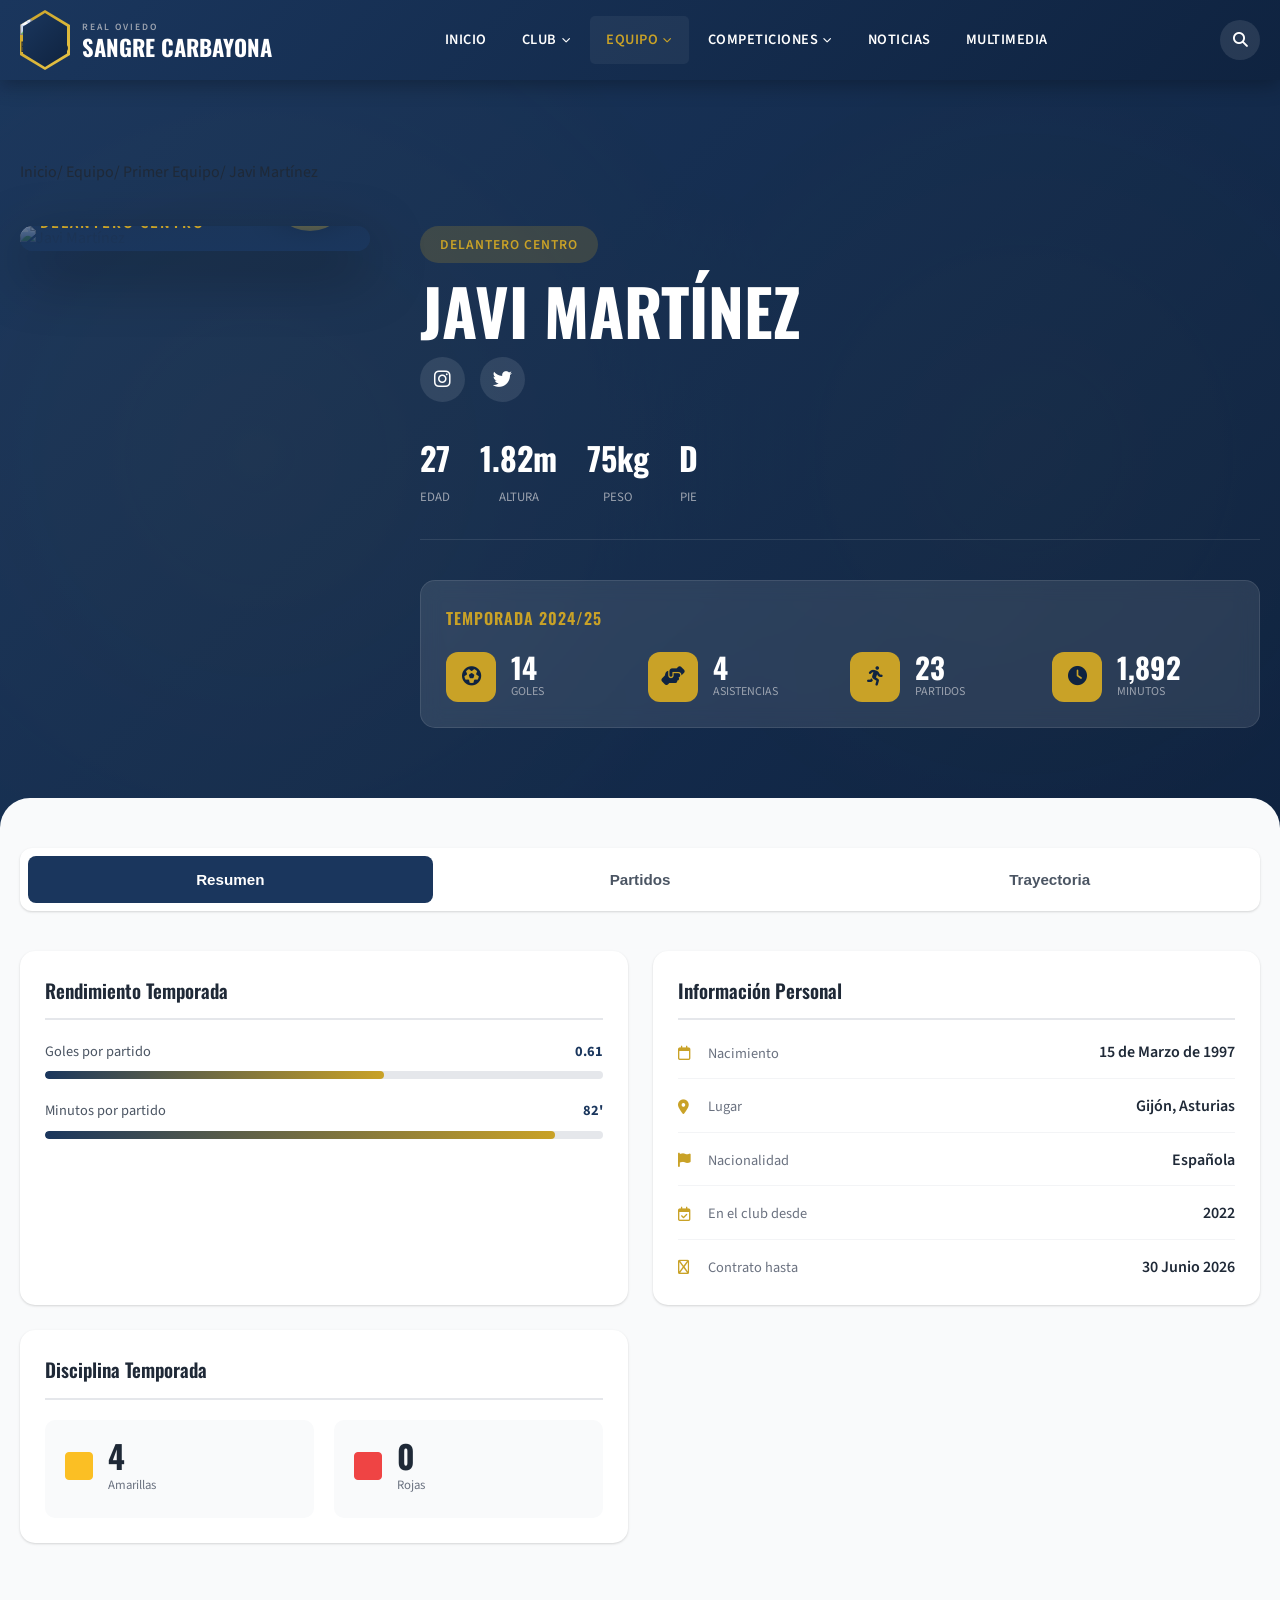
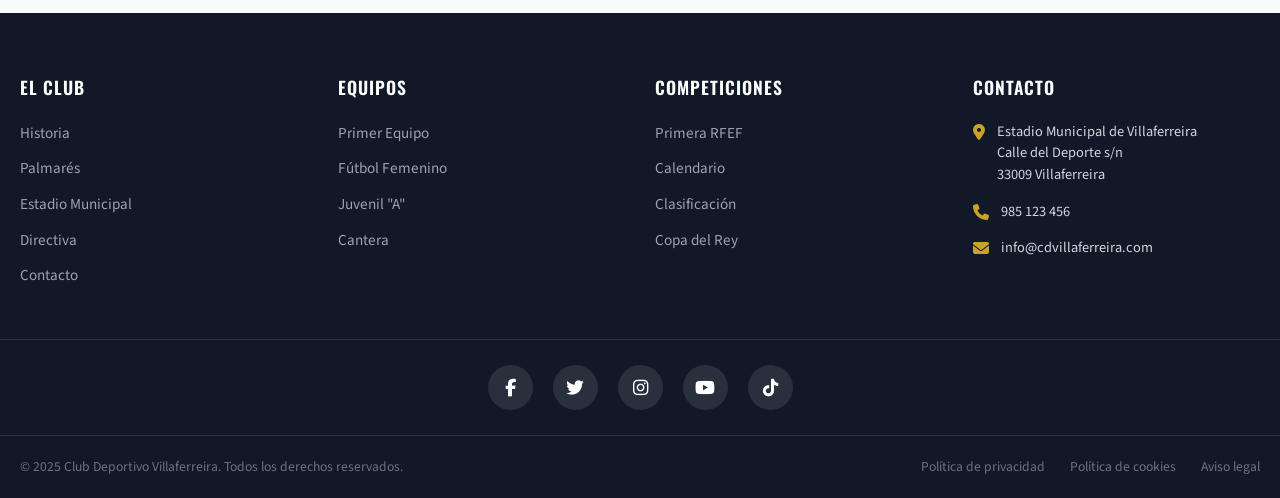
==== ficha-jugador.html @ da8bb386 "Update ficha-jugador.html" ====
<!DOCTYPE html>
<html lang="es">
<head>
    <meta charset="UTF-8">
    <meta name="viewport" content="width=device-width, initial-scale=1.0">
    <title>Ficha Jugador | CD Villaferreira</title>
    <link rel="stylesheet" href="css/styles.css?nocache=20251231v4">
    <link rel="stylesheet" href="css/ficha-jugador-styles.css?nocache=20251231v3">
    <link rel="preconnect" href="https://fonts.googleapis.com">
    <link rel="preconnect" href="https://fonts.gstatic.com" crossorigin>
    <link href="https://fonts.googleapis.com/css2?family=Oswald:wght@400;500;600;700&family=Source+Sans+3:wght@300;400;600;700&display=swap" rel="stylesheet">
    <link rel="stylesheet" href="https://cdnjs.cloudflare.com/ajax/libs/font-awesome/6.4.0/css/all.min.css">
</head>
<body>
    <!-- Header Principal -->
    <header class="main-header">
        <div class="container">
            <div class="header-content">
                <a href="index.html" class="logo">
    <div class="logo-shield">
        <img src="https://picsum.photos/seed/real-oviedo-escudo/60/70" alt="Escudo" class="logo-img">
    </div>
    <div class="logo-name">
        <span class="club-name">REAL OVIEDO</span>
        <span class="team-name">Sangre Carbayona</span>
    </div>
</a>

                <nav class="main-nav" id="mainNav">
                    <div class="mobile-nav-header">
                        <span class="mobile-nav-title">Menú</span>
                        <button class="close-mobile-nav" id="closeMobileNav"><i class="fas fa-times"></i></button>
                    </div>
                    
                    <ul class="nav-list">
                        <li class="nav-item"><a href="index.html">Inicio</a></li>
                        <li class="nav-item has-submenu">
                            <a href="#">Club <i class="fas fa-chevron-down"></i></a>
                            <ul class="submenu">
                                <li><a href="#">Historia</a></li>
                                <li><a href="#">Palmarés</a></li>
                                <li><a href="#">Estadio Municipal</a></li>
                                <li><a href="#">Directiva</a></li>
                            </ul>
                        </li>
                        <li class="nav-item has-submenu active">
                            <a href="#">Equipo <i class="fas fa-chevron-down"></i></a>
                            <ul class="submenu">
                                <li><a href="primer-equipo.html" class="current">Primer Equipo</a></li>
                                <li><a href="#">Cuerpo Técnico</a></li>
                                <li><a href="#">Cantera</a></li>
                                <li><a href="#">Fútbol Femenino</a></li>
                            </ul>
                        </li>
                        <li class="nav-item has-submenu">
                            <a href="#">Competiciones <i class="fas fa-chevron-down"></i></a>
                            <ul class="submenu">
                                <li><a href="#">Primera RFEF</a></li>
                                <li><a href="#">Calendario</a></li>
                                <li><a href="#">Clasificación</a></li>
                            </ul>
                        </li>
                        <li class="nav-item"><a href="#">Noticias</a></li>
                        <li class="nav-item"><a href="#">Multimedia</a></li>
                    </ul>

                    <div class="mobile-nav-footer">
                        <div class="mobile-social-links">
                            <a href="#"><i class="fab fa-facebook-f"></i></a>
                            <a href="#"><i class="fab fa-twitter"></i></a>
                            <a href="#"><i class="fab fa-instagram"></i></a>
                            <a href="#"><i class="fab fa-youtube"></i></a>
                        </div>
                    </div>
                </nav>

                <div class="header-actions">
                    <button class="search-btn" id="searchBtn" aria-label="Buscar"><i class="fas fa-search"></i></button>
                    <button class="mobile-menu-btn" id="mobileMenuBtn" aria-label="Abrir menú">
                        <span></span><span></span><span></span>
                    </button>
                </div>
            </div>
        </div>
    </header>

    <!-- Search Overlay -->
    <div class="search-overlay" id="searchOverlay">
        <div class="search-container">
            <form class="search-form">
                <input type="text" placeholder="Buscar en la web...">
                <button type="submit"><i class="fas fa-search"></i></button>
            </form>
            <button class="close-search" id="closeSearch"><i class="fas fa-times"></i></button>
        </div>
    </div>

    <!-- Player Hero -->
    <section class="player-hero">
        <div class="player-hero-bg"><div class="bg-pattern"></div></div>
        <div class="container">
            <div class="breadcrumb">
                <a href="index.html">Inicio</a><span>/</span>
                <a href="#">Equipo</a><span>/</span>
                <a href="primer-equipo.html">Primer Equipo</a><span>/</span>
                <span class="current"></span>
            </div>
            
            <div class="player-hero-content" id="fichaJugadorContent">
                <!-- Contenido dinámico -->
            </div>
        </div>
    </section>

    <!-- Player Stats Tabs -->
    <section class="player-stats-section">
        <div class="container">
            <div class="stats-tabs">
                <button class="stats-tab active" data-tab="Overview">Resumen</button>
                <button class="stats-tab" data-tab="Matches">Partidos</button>
                <button class="stats-tab" data-tab="Career">Trayectoria</button>
            </div>

            <!-- Tabs Content -->
            <div class="tab-content active" id="tabOverview">
                <!-- Contenido dinámico -->
            </div>

            <div class="tab-content" id="tabMatches">
                <!-- Contenido dinámico -->
            </div>

            <div class="tab-content" id="tabCareer">
                <!-- Contenido dinámico -->
            </div>
        </div>
    </section>

    <!-- Footer -->
    <footer class="main-footer">
        <div class="footer-top">
            <div class="container">
                <div class="footer-grid">
                    <div class="footer-column">
                        <h4>El Club</h4>
                        <ul>
                            <li><a href="#">Historia</a></li>
                            <li><a href="#">Palmarés</a></li>
                            <li><a href="#">Estadio Municipal</a></li>
                            <li><a href="#">Directiva</a></li>
                            <li><a href="#">Contacto</a></li>
                        </ul>
                    </div>
                    <div class="footer-column">
                        <h4>Equipos</h4>
                        <ul>
                            <li><a href="primer-equipo.html">Primer Equipo</a></li>
                            <li><a href="#">Fútbol Femenino</a></li>
                            <li><a href="#">Juvenil "A"</a></li>
                            <li><a href="#">Cantera</a></li>
                        </ul>
                    </div>
                    <div class="footer-column">
                        <h4>Competiciones</h4>
                        <ul>
                            <li><a href="#">Primera RFEF</a></li>
                            <li><a href="#">Calendario</a></li>
                            <li><a href="#">Clasificación</a></li>
                            <li><a href="#">Copa del Rey</a></li>
                        </ul>
                    </div>
                    <div class="footer-column contact">
                        <h4>Contacto</h4>
                        <ul class="contact-info">
                            <li><i class="fas fa-map-marker-alt"></i><span>Estadio Municipal de Villaferreira<br>Calle del Deporte s/n<br>33009 Villaferreira</span></li>
                            <li><i class="fas fa-phone"></i><span>985 123 456</span></li>
                            <li><i class="fas fa-envelope"></i><span>info@cdvillaferreira.com</span></li>
                        </ul>
                    </div>
                </div>
            </div>
        </div>
        <div class="footer-middle">
            <div class="container">
                <div class="footer-social">
                    <a href="#" class="social-link"><i class="fab fa-facebook-f"></i></a>
                    <a href="#" class="social-link"><i class="fab fa-twitter"></i></a>
                    <a href="#" class="social-link"><i class="fab fa-instagram"></i></a>
                    <a href="#" class="social-link"><i class="fab fa-youtube"></i></a>
                    <a href="#" class="social-link"><i class="fab fa-tiktok"></i></a>
                </div>
            </div>
        </div>
        <div class="footer-bottom">
            <div class="container">
                <div class="footer-bottom-content">
                    <div class="copyright"><p>&copy; 2025 Club Deportivo Villaferreira. Todos los derechos reservados.</p></div>
                    <div class="footer-links">
                        <a href="#">Política de privacidad</a>
                        <a href="#">Política de cookies</a>
                        <a href="#">Aviso legal</a>
                    </div>
                </div>
            </div>
        </div>
    </footer>

    <script src="js/data.js?nocache=20251231v5"></script>
    <script src="js/app.js?nocache=20251231v5"></script>
    <script src="js/script.js?nocache=20251231v5"></script>
</body>
</html>
---- css/styles.css ----
/* ===================================
   CD VILLAFERREIRA - ESTILOS
   =================================== */

:root {
    --primary-color: #1a365d;
    --primary-dark: #0f2340;
    --secondary-color: #c9a227;
    --secondary-light: #e8c547;
    --accent-color: #e53e3e;
    --white: #ffffff;
    --gray-50: #f9fafb;
    --gray-100: #f3f4f6;
    --gray-200: #e5e7eb;
    --gray-300: #d1d5db;
    --gray-400: #9ca3af;
    --gray-500: #6b7280;
    --gray-600: #4b5563;
    --gray-700: #374151;
    --gray-800: #1f2937;
    --gray-900: #111827;
    --success: #10b981;
    --warning: #f59e0b;
    --danger: #ef4444;
    
    --font-heading: 'Oswald', sans-serif;
    --font-body: 'Source Sans 3', sans-serif;
    
    --shadow: 0 1px 3px 0 rgba(0, 0, 0, 0.1), 0 1px 2px 0 rgba(0, 0, 0, 0.06);
    --shadow-md: 0 4px 6px -1px rgba(0, 0, 0, 0.1), 0 2px 4px -1px rgba(0, 0, 0, 0.06);
    --shadow-lg: 0 10px 15px -3px rgba(0, 0, 0, 0.1), 0 4px 6px -2px rgba(0, 0, 0, 0.05);
    --shadow-xl: 0 20px 25px -5px rgba(0, 0, 0, 0.1), 0 10px 10px -5px rgba(0, 0, 0, 0.04);
    
    --transition: all 0.3s ease;
    --transition-fast: all 0.15s ease;
}

*, *::before, *::after {
    box-sizing: border-box;
    margin: 0;
    padding: 0;
}

html { scroll-behavior: smooth; }

body {
    font-family: var(--font-body);
    font-size: 16px;
    line-height: 1.6;
    color: var(--gray-800);
    background-color: var(--white);
    overflow-x: hidden;
}

a {
    text-decoration: none;
    color: inherit;
    transition: var(--transition-fast);
}

ul { list-style: none; }

img {
    max-width: 100%;
    height: auto;
    display: block;
}

.container {
    width: 100%;
    max-width: 1280px;
    margin: 0 auto;
    padding: 0 20px;
}

/* ===================================
   HEADER
   =================================== */
.main-header {
    background: linear-gradient(135deg, var(--primary-color), var(--primary-dark));
    position: sticky;
    top: 0;
    z-index: 1000;
    box-shadow: 0 4px 20px rgba(0, 0, 0, 0.3);
}

.header-content {
    display: flex;
    justify-content: space-between;
    align-items: center;
    padding: 10px 0;
}

.logo {
    display: flex;
    align-items: center;
    gap: 12px;
}

.logo-shield {
    width: 50px;
    height: 60px;
    background: linear-gradient(135deg, var(--secondary-color), var(--secondary-light));
    display: flex;
    align-items: center;
    justify-content: center;
    clip-path: polygon(50% 0%, 100% 25%, 100% 75%, 50% 100%, 0% 75%, 0% 25%);
    position: relative;
}

.logo-shield::before {
    content: '';
    position: absolute;
    inset: 3px;
    background: linear-gradient(135deg, var(--primary-color), var(--primary-dark));
    clip-path: polygon(50% 0%, 100% 25%, 100% 75%, 50% 100%, 0% 75%, 0% 25%);
}

.logo-text {
    position: relative;
    z-index: 1;
    font-family: var(--font-heading);
    font-size: 1.1rem;
    font-weight: 700;
    color: var(--secondary-color);
}

.logo-name {
    display: flex;
    flex-direction: column;
}

.club-name {
    font-size: 0.6rem;
    font-weight: 600;
    text-transform: uppercase;
    letter-spacing: 2px;
    color: var(--gray-400);
}

.team-name {
    font-family: var(--font-heading);
    font-size: 1.4rem;
    font-weight: 700;
    color: var(--white);
    line-height: 1.1;
    text-transform: uppercase;
}

/* ===================================
   NAVEGACIÓN PC
   =================================== */
.main-nav {
    flex: 1;
    display: flex;
    align-items: center;
    justify-content: center;
    padding: 0 20px;
}

.nav-list {
    display: flex;
    gap: 3px;
}

.nav-item { position: relative; }

.nav-item > a {
    display: flex;
    align-items: center;
    gap: 5px;
    padding: 12px 16px;
    font-weight: 600;
    font-size: 0.9rem;
    color: var(--white);
    text-transform: uppercase;
    letter-spacing: 0.5px;
    transition: var(--transition-fast);
    border-radius: 5px;
}

.nav-item > a i {
    font-size: 0.55rem;
    transition: transform 0.2s ease;
}

.nav-item:hover > a,
.nav-item.active > a {
    color: var(--secondary-color);
    background: rgba(255, 255, 255, 0.05);
}

.nav-item:hover > a i { transform: rotate(180deg); }

/* Submenu */
.submenu {
    position: absolute;
    top: 100%;
    left: 0;
    min-width: 200px;
    background: var(--primary-dark);
    box-shadow: 0 10px 40px rgba(0, 0, 0, 0.4);
    border-radius: 0 0 8px 8px;
    opacity: 0;
    visibility: hidden;
    transform: translateY(-10px);
    transition: all 0.2s ease;
    z-index: 100;
    border: 1px solid rgba(255, 255, 255, 0.1);
    border-top: 3px solid var(--secondary-color);
}

.nav-item:hover .submenu {
    opacity: 1;
    visibility: visible;
    transform: translateY(0);
}

.submenu li a {
    display: block;
    padding: 12px 18px;
    font-size: 0.85rem;
    color: var(--gray-300);
    border-bottom: 1px solid rgba(255, 255, 255, 0.05);
    transition: var(--transition-fast);
}

.submenu li:last-child a { border-bottom: none; }

.submenu li a:hover {
    background: rgba(201, 162, 39, 0.1);
    color: var(--secondary-color);
    padding-left: 22px;
}

/* ===================================
   HEADER ACTIONS
   =================================== */
.header-actions {
    display: flex;
    align-items: center;
    gap: 10px;
}

.search-btn {
    background: rgba(255, 255, 255, 0.1);
    border: none;
    width: 40px;
    height: 40px;
    border-radius: 50%;
    display: flex;
    align-items: center;
    justify-content: center;
    font-size: 0.95rem;
    color: var(--white);
    cursor: pointer;
    transition: var(--transition-fast);
}

.search-btn:hover {
    background: var(--secondary-color);
    color: var(--primary-dark);
}

/* Mobile Menu Button - OCULTO EN PC */
.mobile-menu-btn {
    display: none;
    flex-direction: column;
    justify-content: center;
    align-items: center;
    gap: 5px;
    width: 40px;
    height: 40px;
    background: rgba(255, 255, 255, 0.1);
    border: none;
    border-radius: 8px;
    cursor: pointer;
    padding: 8px;
}

.mobile-menu-btn span {
    width: 20px;
    height: 2px;
    background: var(--white);
    border-radius: 2px;
    transition: var(--transition);
}

/* ===================================
   SEARCH OVERLAY
   =================================== */
.search-overlay {
    position: fixed;
    inset: 0;
    background: rgba(15, 35, 64, 0.98);
    z-index: 2000;
    display: flex;
    align-items: center;
    justify-content: center;
    opacity: 0;
    visibility: hidden;
    transition: var(--transition);
}

.search-overlay.active {
    opacity: 1;
    visibility: visible;
}

.search-container {
    width: 100%;
    max-width: 600px;
    padding: 20px;
    position: relative;
}

.search-form {
    display: flex;
    gap: 10px;
}

.search-form input {
    flex: 1;
    padding: 18px 22px;
    font-size: 1.1rem;
    border: 2px solid rgba(255, 255, 255, 0.2);
    border-radius: 8px;
    background: rgba(255, 255, 255, 0.1);
    color: var(--white);
}

.search-form input::placeholder { color: var(--gray-400); }

.search-form input:focus {
    outline: none;
    border-color: var(--secondary-color);
}

.search-form button {
    padding: 18px 25px;
    background: var(--secondary-color);
    border: none;
    border-radius: 8px;
    font-size: 1.1rem;
    color: var(--primary-dark);
    cursor: pointer;
    transition: var(--transition-fast);
}

.search-form button:hover { background: var(--secondary-light); }

.close-search {
    position: absolute;
    top: -55px;
    right: 0;
    background: none;
    border: none;
    font-size: 1.8rem;
    color: var(--white);
    cursor: pointer;
    transition: var(--transition);
}

.close-search:hover {
    color: var(--secondary-color);
    transform: rotate(90deg);
}

/* ===================================
   MOBILE NAV
   =================================== */
.mobile-nav-header { display: none; }
.mobile-nav-footer { display: none; }

@media (max-width: 1024px) {
    .main-nav {
        position: fixed;
        top: 0;
        left: 0;
        right: 0;
        bottom: 0;
        background: linear-gradient(135deg, var(--primary-color), var(--primary-dark));
        z-index: 1500;
        padding: 20px;
        transform: translateX(-100%);
        transition: transform 0.3s ease;
        overflow-y: auto;
        display: flex;
        flex-direction: column;
        align-items: stretch;
    }
    
    .main-nav.active { transform: translateX(0); }
    
    .mobile-nav-header {
        display: flex;
        justify-content: space-between;
        align-items: center;
        padding: 10px 0 20px;
        border-bottom: 1px solid rgba(255, 255, 255, 0.1);
        margin-bottom: 15px;
    }
    
    .mobile-nav-title {
        font-family: var(--font-heading);
        font-size: 1.3rem;
        font-weight: 600;
        color: var(--white);
        text-transform: uppercase;
    }
    
    .close-mobile-nav {
        width: 40px;
        height: 40px;
        background: rgba(255, 255, 255, 0.1);
        border: none;
        border-radius: 50%;
        color: var(--white);
        font-size: 1.2rem;
        cursor: pointer;
        transition: var(--transition-fast);
    }
    
    .close-mobile-nav:hover {
        background: var(--secondary-color);
        color: var(--primary-dark);
    }
    
    .nav-list {
        flex-direction: column;
        gap: 0;
    }
    
    .nav-item > a {
        padding: 14px 0;
        border-bottom: 1px solid rgba(255, 255, 255, 0.1);
        justify-content: space-between;
        border-radius: 0;
        font-size: 0.95rem;
    }
    
    .nav-item:hover > a,
    .nav-item.active > a {
        background: transparent;
        color: var(--secondary-color);
    }
    
    .submenu {
        position: static;
        opacity: 1;
        visibility: visible;
        transform: none;
        background: transparent;
        box-shadow: none;
        padding-left: 15px;
        display: none;
        border: none;
    }
    
    .nav-item.open .submenu { display: block; }
    
    .submenu li a {
        color: var(--gray-300);
        border-bottom: none;
        padding: 12px 0;
        font-size: 0.9rem;
    }
    
    .submenu li a:hover {
        background: transparent;
        color: var(--secondary-color);
        padding-left: 0;
    }
    
    .mobile-nav-footer {
        display: block;
        padding: 20px 0;
        border-top: 1px solid rgba(255, 255, 255, 0.1);
        margin-top: auto;
    }
    
    .mobile-social-links {
        display: flex;
        justify-content: center;
        gap: 15px;
    }
    
    .mobile-social-links a {
        width: 42px;
        height: 42px;
        display: flex;
        align-items: center;
        justify-content: center;
        background: rgba(255, 255, 255, 0.1);
        border-radius: 50%;
        color: var(--white);
        font-size: 1rem;
        transition: var(--transition-fast);
    }
    
    .mobile-social-links a:hover {
        background: var(--secondary-color);
        color: var(--primary-dark);
    }
    
    .mobile-menu-btn { display: flex; }
    
    .logo-shield { width: 42px; height: 52px; }
    .logo-text { font-size: 0.95rem; }
    .team-name { font-size: 1.2rem; }
    .club-name { font-size: 0.55rem; }
}

.mobile-menu-btn.active span:nth-child(1) { transform: rotate(45deg) translate(5px, 5px); }
.mobile-menu-btn.active span:nth-child(2) { opacity: 0; }
.mobile-menu-btn.active span:nth-child(3) { transform: rotate(-45deg) translate(5px, -5px); }

/* ===================================
   HERO MATCH
   =================================== */
.hero-match {
    position: relative;
    background: var(--primary-dark);
    padding: 80px 0;
    overflow: hidden;
}

.hero-bg {
    position: absolute;
    inset: 0;
    opacity: 0.1;
}

.stadium-pattern {
    width: 100%;
    height: 100%;
    background-image: 
        linear-gradient(90deg, transparent 49%, rgba(255,255,255,0.1) 49%, rgba(255,255,255,0.1) 51%, transparent 51%),
        linear-gradient(0deg, transparent 49%, rgba(255,255,255,0.1) 49%, rgba(255,255,255,0.1) 51%, transparent 51%);
    background-size: 60px 60px;
}

.match-showcase {
    position: relative;
    z-index: 1;
    text-align: center;
    color: var(--white);
}

.match-competition { margin-bottom: 40px; }

.competition-badge {
    display: inline-block;
    background: var(--secondary-color);
    color: var(--primary-dark);
    padding: 8px 25px;
    border-radius: 20px;
    font-weight: 700;
    font-size: 0.85rem;
    text-transform: uppercase;
    letter-spacing: 1px;
    margin-bottom: 15px;
}

.match-date {
    display: flex;
    align-items: center;
    justify-content: center;
    gap: 20px;
    font-size: 1.1rem;
    color: var(--gray-300);
}

.match-date i {
    margin-right: 8px;
    color: var(--secondary-color);
}

.match-teams {
    display: flex;
    align-items: center;
    justify-content: center;
    gap: 40px;
    margin-bottom: 30px;
}

.team {
    display: flex;
    flex-direction: column;
    align-items: center;
    gap: 20px;
}

.team-logo-large {
    width: 140px;
    height: 160px;
    background: linear-gradient(135deg, var(--primary-color), var(--primary-dark));
    display: flex;
    align-items: center;
    justify-content: center;
    clip-path: polygon(50% 0%, 100% 25%, 100% 75%, 50% 100%, 0% 75%, 0% 25%);
    font-family: var(--font-heading);
    font-size: 2.5rem;
    font-weight: 700;
    color: var(--white);
}

.away-logo { background: linear-gradient(135deg, #2d5a3d, #1a3d28); }

.team-name-large {
    font-family: var(--font-heading);
    font-size: 1.8rem;
    font-weight: 600;
    text-transform: uppercase;
    letter-spacing: 1px;
}

.match-vs {
    font-family: var(--font-heading);
    font-size: 3rem;
    font-weight: 700;
    color: var(--secondary-color);
    text-shadow: 0 0 30px rgba(201, 162, 39, 0.5);
}

.match-info { margin-bottom: 35px; }

.match-info p {
    font-size: 1.1rem;
    color: var(--gray-300);
}

.match-info i {
    color: var(--secondary-color);
    margin-right: 10px;
}

.match-actions {
    display: flex;
    gap: 20px;
    justify-content: center;
    flex-wrap: wrap;
}

.btn-primary {
    display: inline-flex;
    align-items: center;
    gap: 10px;
    background: linear-gradient(135deg, var(--secondary-color), var(--secondary-light));
    color: var(--primary-dark);
    padding: 16px 35px;
    border-radius: 5px;
    font-weight: 700;
    font-size: 1rem;
    text-transform: uppercase;
    letter-spacing: 0.5px;
    transition: var(--transition);
}

.btn-primary:hover {
    transform: translateY(-3px);
    box-shadow: 0 8px 25px rgba(201, 162, 39, 0.5);
}

.btn-primary.large {
    padding: 20px 45px;
    font-size: 1.1rem;
}

.btn-secondary {
    display: inline-flex;
    align-items: center;
    gap: 10px;
    background: transparent;
    color: var(--white);
    padding: 16px 35px;
    border-radius: 5px;
    font-weight: 700;
    font-size: 1rem;
    text-transform: uppercase;
    letter-spacing: 0.5px;
    border: 2px solid var(--white);
    transition: var(--transition);
}

.btn-secondary:hover {
    background: var(--white);
    color: var(--primary-color);
}

/* ===================================
   SECCIONES GENERALES
   =================================== */
.news-section,
.standings-section,
.squad-section,
.sponsors-section {
    padding: 70px 0;
}

.section-header {
    display: flex;
    justify-content: space-between;
    align-items: center;
    margin-bottom: 35px;
}

.section-header.centered { justify-content: center; }

.section-title {
    font-family: var(--font-heading);
    font-size: 2rem;
    font-weight: 600;
    color: var(--primary-dark);
    text-transform: uppercase;
    position: relative;
    padding-left: 20px;
}

.section-title::before {
    content: '';
    position: absolute;
    left: 0;
    top: 50%;
    transform: translateY(-50%);
    width: 5px;
    height: 80%;
    background: var(--secondary-color);
}

.view-all {
    display: inline-flex;
    align-items: center;
    gap: 8px;
    font-weight: 600;
    color: var(--primary-color);
    transition: var(--transition-fast);
}

.view-all:hover {
    color: var(--secondary-color);
    gap: 12px;
}

/* ===================================
   NOTICIAS
   =================================== */
.news-section { background: var(--gray-50); }

.news-grid {
    display: grid;
    grid-template-columns: 1.5fr 1fr;
    gap: 25px;
}

.news-card {
    background: var(--white);
    border-radius: 8px;
    overflow: hidden;
    box-shadow: var(--shadow);
    transition: var(--transition);
}

.news-card:hover {
    transform: translateY(-5px);
    box-shadow: var(--shadow-xl);
}

.news-card .news-link { display: block; }

.news-image { position: relative; overflow: hidden; }

.news-card img {
    width: 100%;
    height: 220px;
    object-fit: cover;
    transition: var(--transition);
}

.news-card:hover img { transform: scale(1.05); }

.news-category {
    position: absolute;
    top: 15px;
    left: 15px;
    background: var(--primary-color);
    color: var(--white);
    padding: 5px 15px;
    border-radius: 3px;
    font-size: 0.75rem;
    font-weight: 600;
    text-transform: uppercase;
}

.news-content { padding: 20px; }

.news-card h3 {
    font-family: var(--font-heading);
    font-size: 1.2rem;
    font-weight: 600;
    color: var(--gray-800);
    margin-bottom: 10px;
    line-height: 1.3;
    transition: var(--transition-fast);
}

.news-card:hover h3 { color: var(--primary-color); }

.news-card p {
    color: var(--gray-500);
    font-size: 0.95rem;
    margin-bottom: 15px;
}

.news-date {
    font-size: 0.85rem;
    color: var(--gray-400);
}

.main-news { grid-row: span 2; }
.main-news .news-image img { height: 350px; }
.main-news h3 { font-size: 1.6rem; }

/* ===================================
   CLASIFICACIÓN
   =================================== */
.standings-section { background: var(--white); }

.standings-grid {
    display: grid;
    grid-template-columns: 1fr 1fr;
    gap: 40px;
}

.group-name {
    font-size: 0.85rem;
    font-weight: 600;
    color: var(--gray-500);
    text-transform: uppercase;
    letter-spacing: 1px;
}

.standings-table {
    width: 100%;
    border-collapse: collapse;
    margin-bottom: 20px;
}

.standings-table th,
.standings-table td {
    padding: 12px 10px;
    text-align: center;
    border-bottom: 1px solid var(--gray-200);
}

.standings-table th {
    background: var(--primary-color);
    color: var(--white);
    font-weight: 600;
    font-size: 0.8rem;
    text-transform: uppercase;
}

.standings-table th:first-child { border-radius: 5px 0 0 0; }
.standings-table th:last-child { border-radius: 0 5px 0 0; }
.standings-table td { font-size: 0.95rem; }
.standings-table tr:nth-child(even) { background: var(--gray-50); }
.standings-table tr.highlight { background: rgba(201, 162, 39, 0.1); }
.standings-table tr.highlight td { font-weight: 600; }

.standings-table .team-badge {
    display: inline-block;
    width: 28px;
    height: 28px;
    line-height: 28px;
    background: var(--primary-color);
    color: var(--white);
    border-radius: 4px;
    font-size: 0.7rem;
    font-weight: 700;
    margin-right: 8px;
}

.standings-table td:nth-child(2) {
    text-align: left;
    font-weight: 500;
}

/* Matches List */
.upcoming-matches {
    background: var(--gray-50);
    padding: 25px;
    border-radius: 8px;
}

.matches-list {
    display: flex;
    flex-direction: column;
    gap: 15px;
    margin-bottom: 20px;
}

.match-item {
    display: flex;
    align-items: center;
    gap: 20px;
    padding: 15px;
    background: var(--white);
    border-radius: 8px;
    border-left: 4px solid var(--gray-300);
    transition: var(--transition);
}

.match-item:hover { box-shadow: var(--shadow-md); }

.match-item.next {
    border-left-color: var(--secondary-color);
    background: linear-gradient(135deg, rgba(201, 162, 39, 0.05), var(--white));
}

.match-date-box {
    display: flex;
    flex-direction: column;
    align-items: center;
    padding: 10px 15px;
    background: var(--primary-color);
    border-radius: 5px;
    min-width: 60px;
}

.match-date-box .day {
    font-family: var(--font-heading);
    font-size: 1.5rem;
    font-weight: 700;
    color: var(--white);
    line-height: 1;
}

.match-date-box .month {
    font-size: 0.7rem;
    font-weight: 600;
    color: var(--secondary-color);
    text-transform: uppercase;
}

.match-detail { flex: 1; }

.match-detail .teams {
    font-weight: 600;
    color: var(--gray-800);
    margin-bottom: 5px;
}

.match-detail .vs {
    margin: 0 10px;
    color: var(--gray-400);
}

.match-detail .match-meta {
    display: flex;
    gap: 20px;
    font-size: 0.85rem;
    color: var(--gray-500);
}

.match-detail .match-meta i {
    margin-right: 5px;
    color: var(--secondary-color);
}

/* ===================================
   PLANTILLA HOME
   =================================== */
.squad-section { background: var(--gray-50); }

.position-tabs {
    display: flex;
    gap: 10px;
    margin-bottom: 30px;
    flex-wrap: wrap;
}

.tab-btn {
    padding: 10px 25px;
    background: var(--white);
    border: 2px solid var(--gray-200);
    border-radius: 25px;
    font-weight: 600;
    font-size: 0.9rem;
    color: var(--gray-600);
    cursor: pointer;
    transition: var(--transition);
}

.tab-btn:hover {
    border-color: var(--primary-color);
    color: var(--primary-color);
}

.tab-btn.active {
    background: var(--primary-color);
    border-color: var(--primary-color);
    color: var(--white);
}

.players-grid {
    display: grid;
    grid-template-columns: repeat(5, 1fr);
    gap: 20px;
}

.player-card {
    background: var(--white);
    border-radius: 8px;
    overflow: hidden;
    box-shadow: var(--shadow);
    transition: var(--transition);
}

.player-card:hover {
    transform: translateY(-8px);
    box-shadow: var(--shadow-xl);
}

.player-card .player-image {
    position: relative;
    overflow: hidden;
}

.player-card img {
    width: 100%;
    height: 220px;
    object-fit: cover;
    transition: var(--transition);
}

.player-card:hover img { transform: scale(1.05); }

.player-number {
    position: absolute;
    bottom: 15px;
    right: 15px;
    width: 45px;
    height: 45px;
    background: var(--secondary-color);
    color: var(--primary-dark);
    border-radius: 50%;
    display: flex;
    align-items: center;
    justify-content: center;
    font-family: var(--font-heading);
    font-size: 1.3rem;
    font-weight: 700;
    box-shadow: var(--shadow-md);
}

.player-info {
    padding: 15px;
    text-align: center;
}

.player-position {
    display: block;
    font-size: 0.75rem;
    font-weight: 600;
    color: var(--primary-color);
    text-transform: uppercase;
    letter-spacing: 1px;
    margin-bottom: 5px;
}

.player-name {
    font-family: var(--font-heading);
    font-size: 1rem;
    font-weight: 600;
    color: var(--gray-800);
}

.player-card.hidden { display: none; }

/* ===================================
   PATROCINADORES
   =================================== */
.sponsors-section {
    background: var(--white);
    padding: 50px 0;
}

.sponsors-grid {
    display: flex;
    justify-content: center;
    flex-wrap: wrap;
    gap: 30px;
}

.sponsor-item {
    padding: 20px 40px;
    border: 2px solid var(--gray-200);
    border-radius: 8px;
    transition: var(--transition);
}

.sponsor-item:hover {
    border-color: var(--secondary-color);
    box-shadow: var(--shadow-md);
}

.sponsor-logo span {
    font-family: var(--font-heading);
    font-size: 1.1rem;
    font-weight: 600;
    color: var(--gray-500);
    text-transform: uppercase;
    letter-spacing: 1px;
}

/* ===================================
   FOOTER
   =================================== */
.main-footer {
    background: var(--gray-900);
    color: var(--gray-300);
}

.footer-top { padding: 60px 0 40px; }

.footer-grid {
    display: grid;
    grid-template-columns: repeat(4, 1fr);
    gap: 30px;
}

.footer-column h4 {
    font-family: var(--font-heading);
    font-size: 1.1rem;
    font-weight: 600;
    color: var(--white);
    margin-bottom: 20px;
    text-transform: uppercase;
    letter-spacing: 1px;
}

.footer-column ul li { margin-bottom: 10px; }

.footer-column ul a {
    color: var(--gray-400);
    font-size: 0.95rem;
    transition: var(--transition-fast);
}

.footer-column ul a:hover {
    color: var(--secondary-color);
    padding-left: 5px;
}

.contact-info li {
    display: flex;
    gap: 12px;
    margin-bottom: 15px !important;
}

.contact-info i {
    color: var(--secondary-color);
    font-size: 1rem;
    margin-top: 3px;
}

.contact-info span {
    font-size: 0.9rem;
    line-height: 1.5;
}

.footer-middle {
    border-top: 1px solid rgba(255,255,255,0.1);
    border-bottom: 1px solid rgba(255,255,255,0.1);
    padding: 25px 0;
}

.footer-social {
    display: flex;
    justify-content: center;
    gap: 20px;
}

.social-link {
    width: 45px;
    height: 45px;
    display: flex;
    align-items: center;
    justify-content: center;
    background: rgba(255,255,255,0.1);
    border-radius: 50%;
    color: var(--white);
    font-size: 1.1rem;
    transition: var(--transition);
}

.social-link:hover {
    background: var(--secondary-color);
    color: var(--primary-dark);
    transform: translateY(-3px);
}

.footer-bottom { padding: 20px 0; }

.footer-bottom-content {
    display: flex;
    justify-content: space-between;
    align-items: center;
}

.copyright p {
    font-size: 0.85rem;
    color: var(--gray-500);
}

.footer-links {
    display: flex;
    gap: 25px;
}

.footer-links a {
    font-size: 0.85rem;
    color: var(--gray-500);
    transition: var(--transition-fast);
}

.footer-links a:hover { color: var(--secondary-color); }

/* ===================================
   COOKIE BANNER
   =================================== */
.cookie-banner {
    position: fixed;
    bottom: 0;
    left: 0;
    right: 0;
    background: var(--gray-800);
    padding: 20px;
    z-index: 3000;
    transform: translateY(100%);
    transition: var(--transition);
}

.cookie-banner.active { transform: translateY(0); }

.cookie-content {
    max-width: 1280px;
    margin: 0 auto;
    display: flex;
    justify-content: space-between;
    align-items: center;
    gap: 30px;
}

.cookie-content p {
    font-size: 0.9rem;
    color: var(--gray-300);
}

.cookie-content a {
    color: var(--secondary-color);
    text-decoration: underline;
}

.cookie-buttons {
    display: flex;
    gap: 15px;
    flex-shrink: 0;
}

.btn-cookie {
    padding: 10px 25px;
    border: none;
    border-radius: 5px;
    font-weight: 600;
    font-size: 0.9rem;
    cursor: pointer;
    transition: var(--transition);
}

.btn-cookie.reject {
    background: transparent;
    border: 1px solid var(--gray-500);
    color: var(--gray-300);
}

.btn-cookie.reject:hover { background: var(--gray-700); }

.btn-cookie.accept {
    background: var(--secondary-color);
    color: var(--primary-dark);
}

.btn-cookie.accept:hover { background: var(--secondary-light); }

/* ===================================
   RESPONSIVE
   =================================== */
@media (max-width: 1200px) {
    .players-grid { grid-template-columns: repeat(4, 1fr); }
}

@media (max-width: 900px) {
    .news-grid { grid-template-columns: 1fr; }
    .main-news { grid-row: span 1; }
    .standings-grid { grid-template-columns: 1fr; }
    .players-grid { grid-template-columns: repeat(3, 1fr); }
    .footer-grid { grid-template-columns: repeat(2, 1fr); }
}

@media (max-width: 768px) {
    .match-teams {
        flex-direction: column;
        gap: 20px;
    }
    .match-vs { font-size: 2rem; }
    .team-logo-large {
        width: 100px;
        height: 115px;
        font-size: 2rem;
    }
    .team-name-large { font-size: 1.2rem; }
    .match-actions { flex-direction: column; }
    .players-grid { grid-template-columns: repeat(2, 1fr); }
    .footer-grid { grid-template-columns: 1fr; }
    .footer-bottom-content {
        flex-direction: column;
        gap: 15px;
        text-align: center;
    }
    .cookie-content {
        flex-direction: column;
        text-align: center;
    }
    .section-title { font-size: 1.5rem; }
}

@media (max-width: 480px) {
    .players-grid { grid-template-columns: 1fr; }
    .position-tabs { justify-content: center; }
    .footer-links {
        flex-direction: column;
        gap: 10px;
    }
}

@keyframes fadeIn {
    from { opacity: 0; transform: translateY(20px); }
    to { opacity: 1; transform: translateY(0); }
}

/* Current Submenu */
.submenu .current {
    color: var(--secondary-color) !important;
    font-weight: 600;
}

/* ===================================
   CLASIFICACIÓN EXPANDIBLE
   =================================== */
.hidden-row {
    display: none;
}

.hidden-row.show {
    display: table-row;
    animation: fadeInRow 0.3s ease;
}

@keyframes fadeInRow {
    from {
        opacity: 0;
        transform: translateY(-10px);
    }
    to {
        opacity: 1;
        transform: translateY(0);
    }
}

.toggle-standings {
    transition: var(--transition);
}

.toggle-standings i {
    transition: transform 0.3s ease;
}

.toggle-standings.expanded i {
    transform: rotate(180deg);
}
---- css/ficha-jugador-styles.css ----
/* ===================================
   FICHA JUGADOR - ESTILOS
   =================================== */

/* Player Hero Section */
.player-hero {
    position: relative;
    background: linear-gradient(135deg, var(--primary-color), var(--primary-dark));
    padding: 80px 0 100px;
    overflow: hidden;
}

.player-hero-bg {
    position: absolute;
    inset: 0;
    opacity: 0.15;
}

.bg-pattern {
    width: 100%;
    height: 100%;
    background-image: 
        radial-gradient(circle at 20% 50%, rgba(201, 162, 39, 0.3) 0%, transparent 50%),
        radial-gradient(circle at 80% 50%, rgba(201, 162, 39, 0.2) 0%, transparent 40%);
}

.player-hero .breadcrumb {
    position: relative;
    z-index: 2;
    margin-bottom: 40px;
}

.player-hero-content {
    display: grid;
    grid-template-columns: 350px 1fr;
    gap: 50px;
    align-items: start;
    position: relative;
    z-index: 1;
}

/* Player Photo */
.player-photo-container {
    position: relative;
}

.player-photo-wrapper {
    position: relative;
    border-radius: 20px;
    overflow: hidden;
    box-shadow: 0 20px 60px rgba(0, 0, 0, 0.4);
}

.player-main-photo {
    width: 100%;
    height: auto;
    display: block;
}

.player-number-large {
    position: absolute;
    bottom: 20px;
    right: 20px;
    width: 80px;
    height: 80px;
    background: var(--secondary-color);
    color: var(--primary-dark);
    border-radius: 50%;
    display: flex;
    align-items: center;
    justify-content: center;
    font-family: var(--font-heading);
    font-size: 2.5rem;
    font-weight: 700;
    box-shadow: 0 8px 25px rgba(0, 0, 0, 0.3);
}

.player-role-badge {
    position: absolute;
    bottom: 0;
    left: 0;
    right: 0;
    background: linear-gradient(to top, rgba(26, 54, 93, 0.95), transparent);
    padding: 40px 20px 15px;
}

.player-role-badge span {
    color: var(--secondary-color);
    font-weight: 700;
    font-size: 0.9rem;
    text-transform: uppercase;
    letter-spacing: 2px;
}

/* Player Info Container */
.player-info-container {
    color: var(--white);
}

.player-name-section {
    margin-bottom: 30px;
}

.player-position-label {
    display: inline-block;
    background: rgba(201, 162, 39, 0.2);
    color: var(--secondary-color);
    padding: 8px 20px;
    border-radius: 20px;
    font-size: 0.85rem;
    font-weight: 600;
    text-transform: uppercase;
    letter-spacing: 1px;
    margin-bottom: 15px;
}

.player-full-name {
    font-family: var(--font-heading);
    font-size: 4rem;
    font-weight: 700;
    line-height: 1;
    margin-bottom: 15px;
    text-transform: uppercase;
}

.player-social-links {
    display: flex;
    gap: 15px;
}

.player-social {
    width: 45px;
    height: 45px;
    background: rgba(255, 255, 255, 0.1);
    border-radius: 50%;
    display: flex;
    align-items: center;
    justify-content: center;
    color: var(--white);
    font-size: 1.2rem;
    transition: var(--transition);
}

.player-social:hover {
    background: var(--secondary-color);
    color: var(--primary-dark);
}

/* Quick Stats */
.player-quick-stats {
    display: flex;
    gap: 30px;
    margin-bottom: 40px;
    padding-bottom: 30px;
    border-bottom: 1px solid rgba(255, 255, 255, 0.1);
}

.quick-stat {
    text-align: center;
}

.quick-stat-value {
    display: block;
    font-family: var(--font-heading);
    font-size: 2rem;
    font-weight: 700;
    color: var(--white);
}

.quick-stat-label {
    font-size: 0.8rem;
    color: var(--gray-400);
    text-transform: uppercase;
}

/* Season Stats */
.player-season-stats {
    background: rgba(255, 255, 255, 0.1);
    backdrop-filter: blur(10px);
    border-radius: 15px;
    padding: 25px;
    border: 1px solid rgba(255, 255, 255, 0.1);
}

.stats-title {
    font-family: var(--font-heading);
    font-size: 1rem;
    font-weight: 600;
    color: var(--secondary-color);
    text-transform: uppercase;
    letter-spacing: 1px;
    margin-bottom: 20px;
}

.season-stats-grid {
    display: grid;
    grid-template-columns: repeat(4, 1fr);
    gap: 20px;
}

.season-stat {
    display: flex;
    align-items: center;
    gap: 15px;
}

.season-stat-icon {
    width: 50px;
    height: 50px;
    background: var(--secondary-color);
    border-radius: 12px;
    display: flex;
    align-items: center;
    justify-content: center;
    color: var(--primary-dark);
    font-size: 1.2rem;
}

.season-stat-content {
    display: flex;
    flex-direction: column;
}

.season-stat-value {
    font-family: var(--font-heading);
    font-size: 1.8rem;
    font-weight: 700;
    color: var(--white);
    line-height: 1;
}

.season-stat-label {
    font-size: 0.75rem;
    color: var(--gray-400);
    text-transform: uppercase;
}

/* ===================================
   PLAYER STATS SECTION
   =================================== */
.player-stats-section {
    background: var(--gray-50);
    padding: 50px 0 70px;
    margin-top: -30px;
    position: relative;
    z-index: 10;
    border-radius: 30px 30px 0 0;
}

/* Stats Tabs */
.stats-tabs {
    display: flex;
    gap: 5px;
    margin-bottom: 40px;
    background: var(--white);
    padding: 8px;
    border-radius: 12px;
    box-shadow: var(--shadow);
}

.stats-tab {
    flex: 1;
    padding: 15px 25px;
    background: transparent;
    border: none;
    border-radius: 8px;
    font-weight: 600;
    font-size: 0.95rem;
    color: var(--gray-600);
    cursor: pointer;
    transition: var(--transition);
}

.stats-tab:hover {
    color: var(--primary-color);
    background: var(--gray-50);
}

.stats-tab.active {
    background: var(--primary-color);
    color: var(--white);
}

/* Tab Content */
.tab-content {
    display: none;
}

.tab-content.active {
    display: block;
}

/* ===================================
   OVERVIEW TAB
   =================================== */
.overview-grid {
    display: grid;
    grid-template-columns: repeat(2, 1fr);
    gap: 25px;
}

.card-title {
    font-family: var(--font-heading);
    font-size: 1.2rem;
    font-weight: 600;
    color: var(--gray-800);
    margin-bottom: 20px;
    padding-bottom: 12px;
    border-bottom: 2px solid var(--gray-200);
}

/* Performance Card */
.performance-card,
.personal-info-card,
.goals-distribution-card,
.disciplinary-card {
    background: var(--white);
    border-radius: 15px;
    padding: 25px;
    box-shadow: var(--shadow);
}

.performance-stats {
    display: flex;
    flex-direction: column;
    gap: 20px;
}

.performance-item {
    display: flex;
    flex-direction: column;
    gap: 8px;
}

.performance-header {
    display: flex;
    justify-content: space-between;
    font-size: 0.9rem;
}

.performance-header span:first-child {
    color: var(--gray-600);
}

.performance-value {
    font-weight: 700;
    color: var(--primary-color);
}

.performance-bar {
    height: 8px;
    background: var(--gray-200);
    border-radius: 4px;
    overflow: hidden;
}

.performance-fill {
    height: 100%;
    background: linear-gradient(90deg, var(--primary-color), var(--secondary-color));
    border-radius: 4px;
    transition: width 0.5s ease;
}

/* Personal Info Card */
.personal-info-list {
    display: flex;
    flex-direction: column;
    gap: 15px;
}

.info-row {
    display: flex;
    justify-content: space-between;
    align-items: center;
    padding-bottom: 12px;
    border-bottom: 1px solid var(--gray-100);
}

.info-row:last-child {
    border-bottom: none;
    padding-bottom: 0;
}

.info-label {
    display: flex;
    align-items: center;
    gap: 10px;
    color: var(--gray-500);
    font-size: 0.9rem;
}

.info-label i {
    color: var(--secondary-color);
    width: 20px;
}

.info-value {
    font-weight: 600;
    color: var(--gray-800);
}

/* Goals Distribution */
.goals-grid {
    display: grid;
    grid-template-columns: repeat(4, 1fr);
    gap: 15px;
}

.goal-type {
    text-align: center;
    padding: 15px;
    background: var(--gray-50);
    border-radius: 10px;
}

.goal-icon {
    width: 50px;
    height: 50px;
    margin: 0 auto 10px;
    background: var(--primary-color);
    border-radius: 50%;
    display: flex;
    align-items: center;
    justify-content: center;
    color: var(--white);
    font-size: 1rem;
}

.goal-icon.right-foot { background: var(--success); }
.goal-icon.left-foot { background: var(--warning); }
.goal-icon.penalty { background: var(--accent-color); }

.goal-count {
    display: block;
    font-family: var(--font-heading);
    font-size: 1.5rem;
    font-weight: 700;
    color: var(--gray-800);
}

.goal-label {
    font-size: 0.75rem;
    color: var(--gray-500);
}

/* Disciplinary */
.cards-display {
    display: grid;
    grid-template-columns: 1fr 1fr;
    gap: 20px;
}

.card-item {
    display: flex;
    align-items: center;
    gap: 15px;
    padding: 20px;
    border-radius: 10px;
    background: var(--gray-50);
}

.card-item.yellow .card-icon { color: #fbbf24; }
.card-item.red .card-icon { color: #ef4444; }

.card-icon { font-size: 2rem; }

.card-count {
    display: block;
    font-family: var(--font-heading);
    font-size: 2rem;
    font-weight: 700;
    color: var(--gray-800);
    line-height: 1;
}

.card-label {
    font-size: 0.8rem;
    color: var(--gray-500);
}

/* ===================================
   MATCHES TAB
   =================================== */
.matches-list {
    display: flex;
    flex-direction: column;
    gap: 20px;
}

.match-detail-card {
    background: var(--white);
    border-radius: 15px;
    overflow: hidden;
    box-shadow: var(--shadow);
}

.match-detail-header {
    display: flex;
    align-items: center;
    gap: 20px;
    padding: 20px;
    background: var(--gray-50);
}

.match-date-badge {
    width: 60px;
    height: 65px;
    border-radius: 10px;
    display: flex;
    flex-direction: column;
    align-items: center;
    justify-content: center;
    flex-shrink: 0;
}

.match-date-badge.win { background: var(--success); color: var(--white); }
.match-date-badge.draw { background: var(--warning); color: var(--white); }
.match-date-badge.loss { background: var(--danger); color: var(--white); }

.match-day {
    font-family: var(--font-heading);
    font-size: 1.5rem;
    font-weight: 700;
    line-height: 1;
}

.match-month {
    font-size: 0.7rem;
    font-weight: 600;
    text-transform: uppercase;
}

.match-competition-info { flex: 1; }

.competition-name {
    display: block;
    font-size: 0.75rem;
    font-weight: 600;
    color: var(--gray-500);
    text-transform: uppercase;
    letter-spacing: 0.5px;
    margin-bottom: 5px;
}

.match-teams-result {
    display: flex;
    align-items: center;
    gap: 15px;
    font-weight: 600;
}

.match-score {
    font-family: var(--font-heading);
    font-size: 1.3rem;
    font-weight: 700;
    color: var(--primary-color);
    background: var(--white);
    padding: 5px 15px;
    border-radius: 5px;
}

.match-player-performance {
    display: flex;
    gap: 10px;
}

.performance-badge {
    display: flex;
    align-items: center;
    gap: 5px;
    padding: 8px 15px;
    border-radius: 20px;
    font-size: 0.8rem;
    font-weight: 600;
}

.performance-badge.goal {
    background: rgba(16, 185, 129, 0.1);
    color: var(--success);
}

.performance-badge.assist {
    background: rgba(59, 130, 246, 0.1);
    color: #3b82f6;
}

/* ===================================
   CAREER TAB
   =================================== */
.career-grid {
    display: grid;
    grid-template-columns: 2fr 1fr;
    gap: 25px;
}

.career-timeline-card,
.career-totals-card {
    background: var(--white);
    border-radius: 15px;
    padding: 25px;
    box-shadow: var(--shadow);
}

.timeline {
    position: relative;
    padding-left: 30px;
}

.timeline::before {
    content: '';
    position: absolute;
    left: 8px;
    top: 15px;
    bottom: 15px;
    width: 2px;
    background: var(--gray-200);
}

.timeline-item {
    position: relative;
    padding-bottom: 30px;
}

.timeline-item:last-child { padding-bottom: 0; }

.timeline-marker {
    position: absolute;
    left: -26px;
    top: 5px;
    width: 18px;
    height: 18px;
    background: var(--gray-300);
    border-radius: 50%;
    border: 3px solid var(--white);
    box-shadow: var(--shadow);
}

.timeline-item.current .timeline-marker {
    background: var(--secondary-color);
}

.timeline-content {
    background: var(--gray-50);
    border-radius: 10px;
    padding: 15px 20px;
}

.timeline-header {
    display: flex;
    justify-content: space-between;
    align-items: flex-start;
    margin-bottom: 12px;
}

.timeline-club {
    display: flex;
    align-items: center;
    gap: 10px;
    font-weight: 600;
    color: var(--gray-800);
}

.club-badge-small {
    width: 30px;
    height: 30px;
    background: var(--primary-color);
    color: var(--white);
    border-radius: 5px;
    display: flex;
    align-items: center;
    justify-content: center;
    font-size: 0.65rem;
    font-weight: 700;
}

.timeline-years {
    font-size: 0.8rem;
    color: var(--gray-500);
    font-weight: 600;
}

.timeline-stats {
    display: flex;
    gap: 20px;
    font-size: 0.85rem;
    color: var(--gray-600);
}

.timeline-stats strong { color: var(--primary-color); }

/* Career Totals */
.totals-grid {
    display: grid;
    grid-template-columns: repeat(2, 1fr);
    gap: 20px;
    margin-bottom: 30px;
}

.total-item {
    text-align: center;
    padding: 20px;
    background: var(--gray-50);
    border-radius: 10px;
}

.total-item.highlight {
    background: linear-gradient(135deg, var(--primary-color), var(--primary-dark));
}

.total-item.highlight .total-value { color: var(--secondary-color); }
.total-item.highlight .total-label { color: var(--gray-300); }

.total-value {
    display: block;
    font-family: var(--font-heading);
    font-size: 2.5rem;
    font-weight: 700;
    color: var(--primary-color);
    line-height: 1;
    margin-bottom: 5px;
}

.total-label {
    font-size: 0.8rem;
    color: var(--gray-500);
}

.career-achievements h4 {
    font-size: 0.95rem;
    font-weight: 600;
    color: var(--gray-700);
    margin-bottom: 15px;
}

.achievements-list {
    display: flex;
    flex-direction: column;
    gap: 12px;
}

.achievement {
    display: flex;
    align-items: center;
    gap: 12px;
    padding: 12px 15px;
    background: rgba(201, 162, 39, 0.1);
    border-radius: 8px;
    font-size: 0.9rem;
    color: var(--gray-700);
}

.achievement i {
    color: var(--secondary-color);
    font-size: 1.1rem;
}

/* Current Submenu */
.submenu .current {
    color: var(--secondary-color) !important;
    font-weight: 600;
}

/* ===================================
   RESPONSIVE
   =================================== */
@media (max-width: 1200px) {
    .player-hero-content {
        grid-template-columns: 300px 1fr;
    }
    
    .player-full-name { font-size: 3rem; }
    
    .season-stats-grid {
        grid-template-columns: repeat(2, 1fr);
    }
    
    .goals-grid {
        grid-template-columns: repeat(2, 1fr);
    }
}

@media (max-width: 1024px) {
    .player-hero-content {
        grid-template-columns: 1fr;
        text-align: center;
    }
    
    .player-photo-wrapper {
        max-width: 350px;
        margin: 0 auto;
    }
    
    .player-social-links { justify-content: center; }
    .player-quick-stats { justify-content: center; }
    
    .overview-grid { grid-template-columns: 1fr; }
    .career-grid { grid-template-columns: 1fr; }
}

@media (max-width: 768px) {
    .player-hero { padding: 60px 0 80px; }
    
    .player-full-name { font-size: 2.5rem; }
    
    .player-quick-stats {
        flex-wrap: wrap;
        gap: 20px;
    }
    
    .stats-tabs {
        flex-wrap: nowrap;
        overflow-x: auto;
        padding: 6px;
    }
    
    .stats-tab {
        min-width: 100px;
        padding: 12px 15px;
        font-size: 0.85rem;
    }
    
    .match-detail-header { flex-wrap: wrap; }
    
    .match-player-performance {
        width: 100%;
        justify-content: center;
        margin-top: 15px;
    }
}

@media (max-width: 480px) {
    .player-full-name { font-size: 2rem; }
    
    .season-stats-grid { grid-template-columns: 1fr 1fr; }
    .goals-grid { grid-template-columns: 1fr 1fr; }
    .cards-display { grid-template-columns: 1fr; }
    .totals-grid { grid-template-columns: 1fr; }
}

/* ===================================
   ESTILOS HISTORIAL (Timeline Mejorado)
   =================================== */
.timeline-position {
    display: flex;
    align-items: center;
    gap: 15px;
    margin-bottom: 10px;
    padding-bottom: 10px;
    border-bottom: 1px dashed rgba(255, 255, 255, 0.1);
}

.timeline-position .pos-label {
    background: rgba(201, 162, 39, 0.2);
    color: var(--secondary-color);
    padding: 4px 10px;
    border-radius: 4px;
    font-weight: 700;
    font-size: 0.85rem;
    display: inline-flex;
    align-items: center;
    gap: 5px;
}

.timeline-position .pos-name {
    font-weight: 600;
    color: var(--gray-300);
    font-size: 0.9rem;
}

/* Icono camiseta pequeño */
.timeline-position .pos-label i {
    font-size: 0.8rem;
}
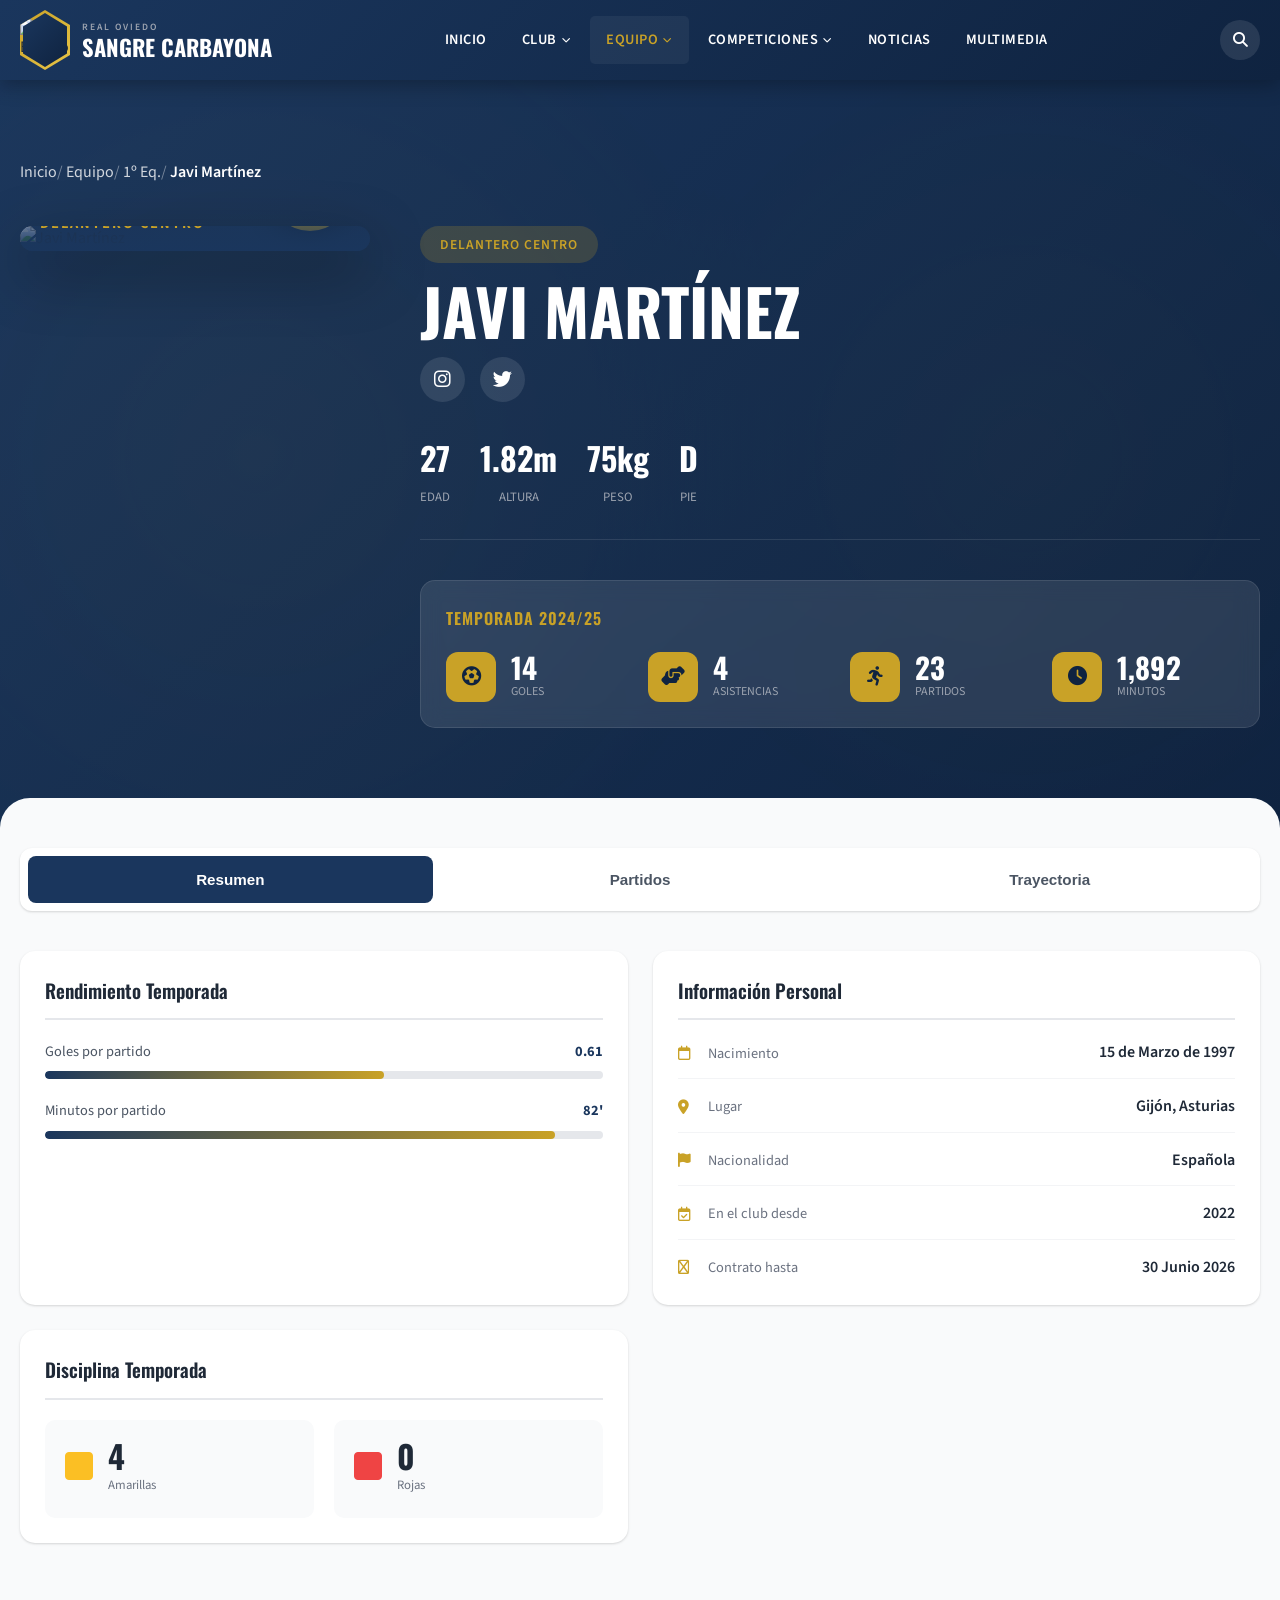
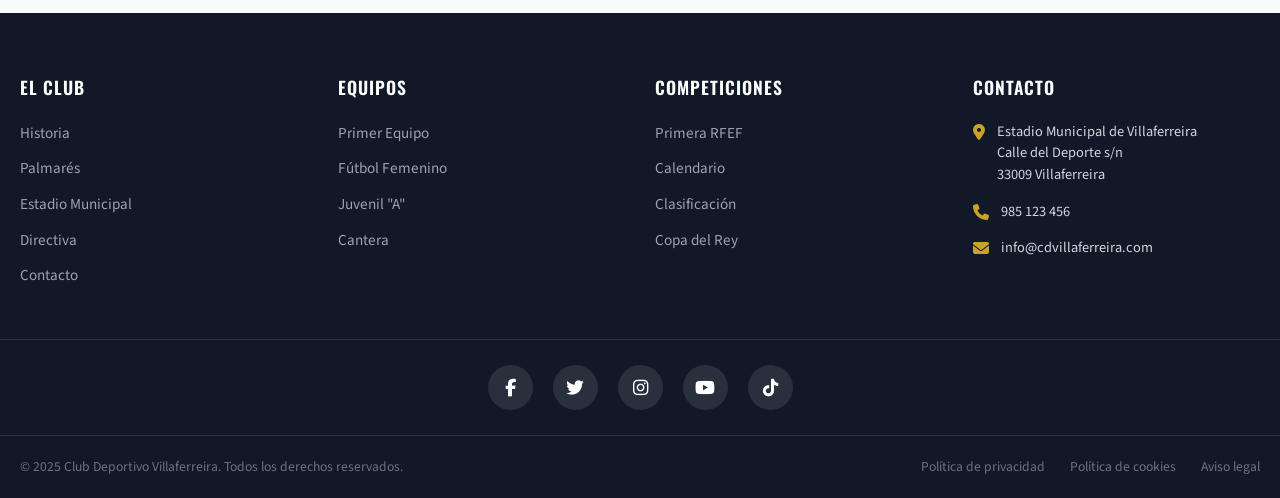
==== commit d294f742: "Update ficha-jugador.html" ====
--- a/ficha-jugador.html
+++ b/ficha-jugador.html
@@ -5,7 +5,7 @@
     <meta name="viewport" content="width=device-width, initial-scale=1.0">
     <title>Ficha Jugador | CD Villaferreira</title>
     <link rel="stylesheet" href="css/styles.css?nocache=20251231v4">
-    <link rel="stylesheet" href="css/ficha-jugador-styles.css?nocache=20251231v3">
+    <link rel="stylesheet" href="css/ficha-jugador-styles.css?nocache=20251231v4">
     <link rel="preconnect" href="https://fonts.googleapis.com">
     <link rel="preconnect" href="https://fonts.gstatic.com" crossorigin>
     <link href="https://fonts.googleapis.com/css2?family=Oswald:wght@400;500;600;700&family=Source+Sans+3:wght@300;400;600;700&display=swap" rel="stylesheet">
@@ -18,7 +18,7 @@
             <div class="header-content">
                 <a href="index.html" class="logo">
     <div class="logo-shield">
-        <img src="https://picsum.photos/seed/real-oviedo-escudo/60/70" alt="Escudo" class="logo-img">
+        <img src="https://i.postimg.cc/KjbwFBPH/Real-Oviedo-Joya_(2).webp" alt="Escudo" class="logo-img">
     </div>
     <div class="logo-name">
         <span class="club-name">REAL OVIEDO</span>
@@ -100,11 +100,11 @@
         <div class="player-hero-bg"><div class="bg-pattern"></div></div>
         <div class="container">
             <div class="breadcrumb">
-                <a href="index.html">Inicio</a><span>/</span>
-                <a href="#">Equipo</a><span>/</span>
-                <a href="primer-equipo.html">Primer Equipo</a><span>/</span>
-                <span class="current"></span>
-            </div>
+    <a href="index.html">Inicio</a><span>/</span>
+    <a href="#">Equipo</a><span>/</span>
+    <a href="primer-equipo.html">1º Eq.</a><span>/</span>
+    <span class="current"></span>
+</div>
             
             <div class="player-hero-content" id="fichaJugadorContent">
                 <!-- Contenido dinámico -->
@@ -205,7 +205,7 @@
         </div>
     </footer>
 
-    <script src="js/data.js?nocache=20251231v5"></script>
+    <script src="js/data.js?nocache=20251231v6"></script>
     <script src="js/app.js?nocache=20251231v5"></script>
     <script src="js/script.js?nocache=20251231v5"></script>
 </body>
--- a/css/ficha-jugador-styles.css
+++ b/css/ficha-jugador-styles.css
@@ -871,3 +871,34 @@
 .timeline-position .pos-label i {
     font-size: 0.8rem;
 }
+
+/* ===================================
+   BREADCRUMB EN HERO OSCURO
+   =================================== */
+
+/* Contenedor del breadcrumb */
+.player-hero .breadcrumb {
+    color: rgba(255, 255, 255, 0.6); /* Color para el separador "/" */
+}
+
+/* Enlaces del breadcrumb */
+.player-hero .breadcrumb a {
+    color: rgba(255, 255, 255, 0.8); /* Blanco semi-transparente */
+    transition: color 0.3s ease;
+}
+
+/* Enlace al pasar el ratón */
+.player-hero .breadcrumb a:hover {
+    color: var(--secondary-color); /* Dorado */
+}
+
+/* Texto actual (ej: "Miguel Ángel Torres") */
+.player-hero .breadcrumb .current {
+    color: var(--white); /* Blanco puro */
+    font-weight: 600;
+}
+
+/* Separadores */
+.player-hero .breadcrumb span {
+    color: rgba(255, 255, 255, 0.4);
+}
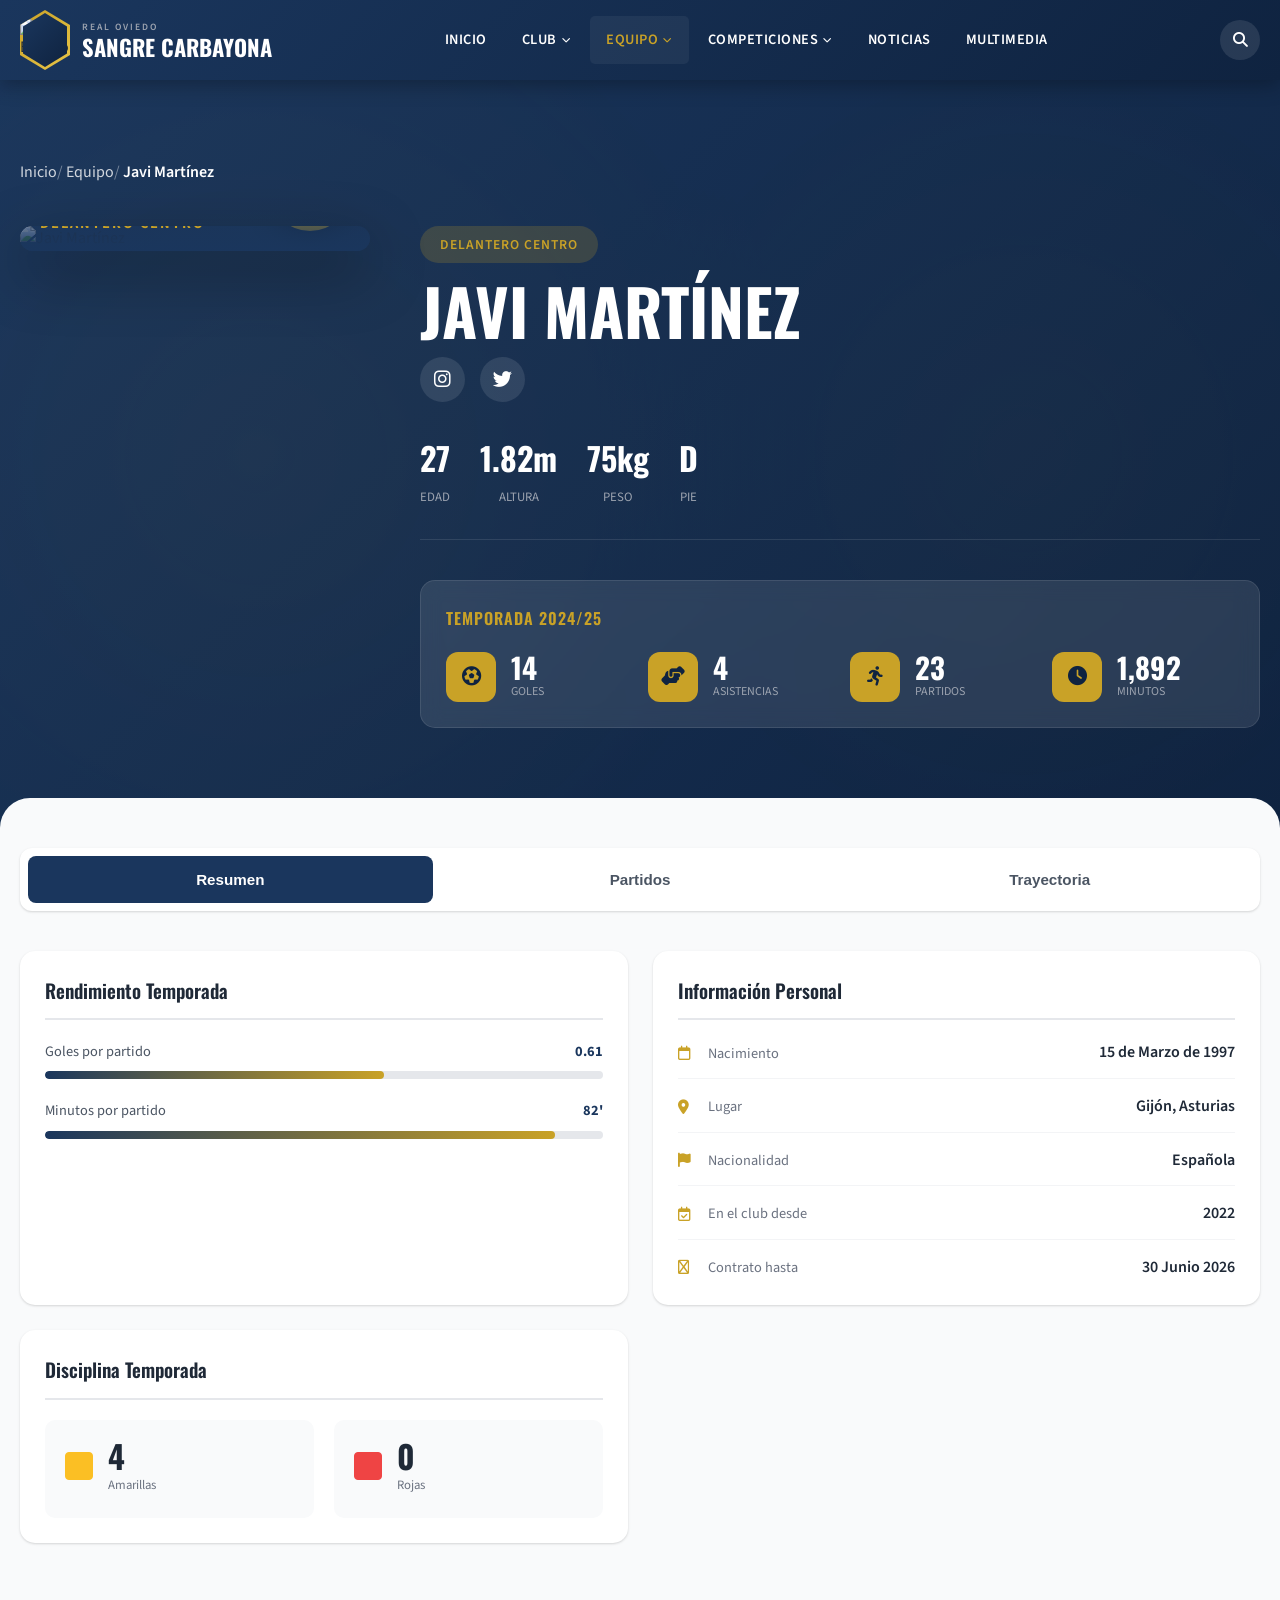
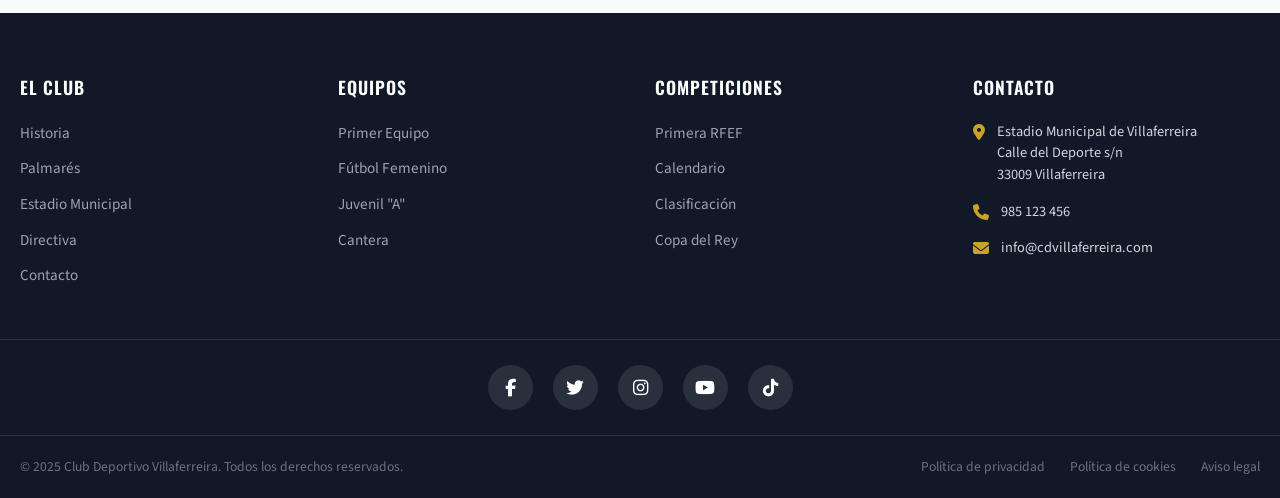
==== commit 908affbc: "Update ficha-jugador.html" ====
--- a/ficha-jugador.html
+++ b/ficha-jugador.html
@@ -102,8 +102,7 @@
             <div class="breadcrumb">
     <a href="index.html">Inicio</a><span>/</span>
     <a href="#">Equipo</a><span>/</span>
-    <a href="primer-equipo.html">1º Eq.</a><span>/</span>
-    <span class="current"></span>
+    <span class="current">1º Eq.</span>
 </div>
             
             <div class="player-hero-content" id="fichaJugadorContent">
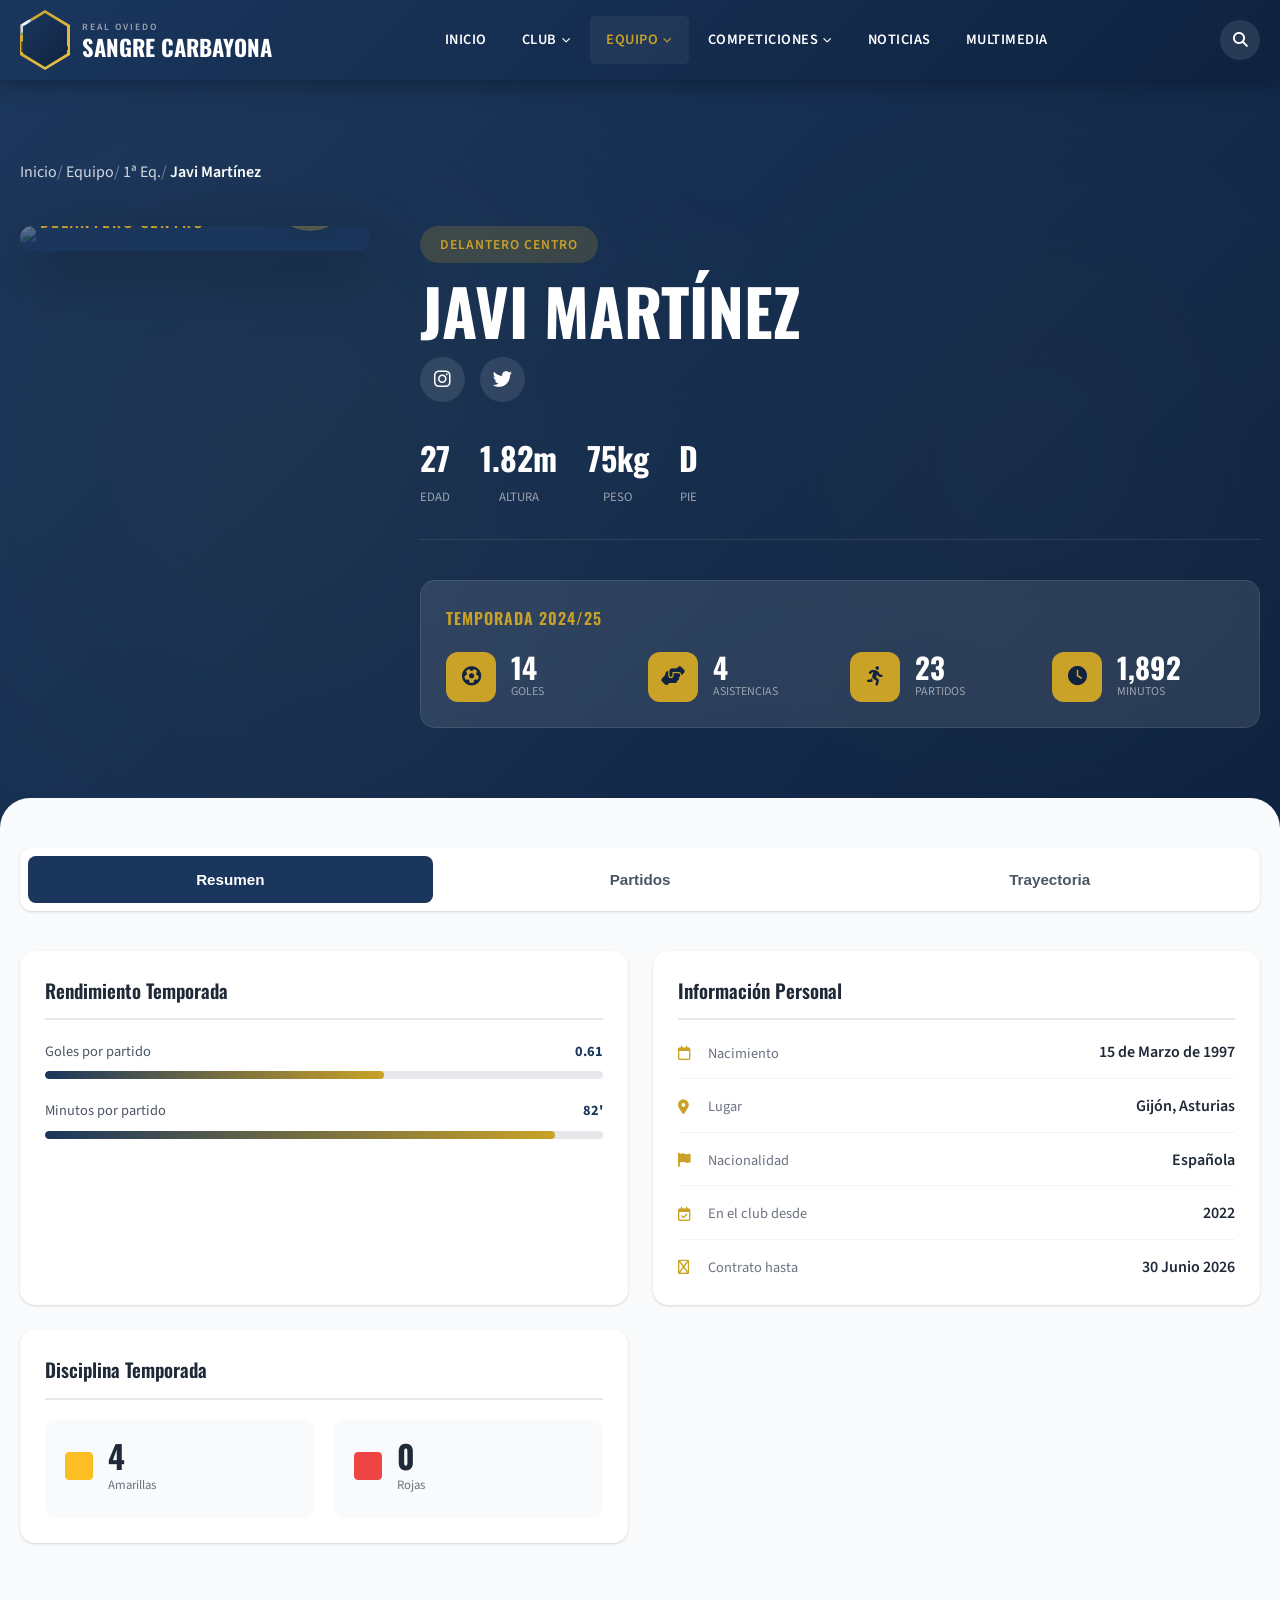
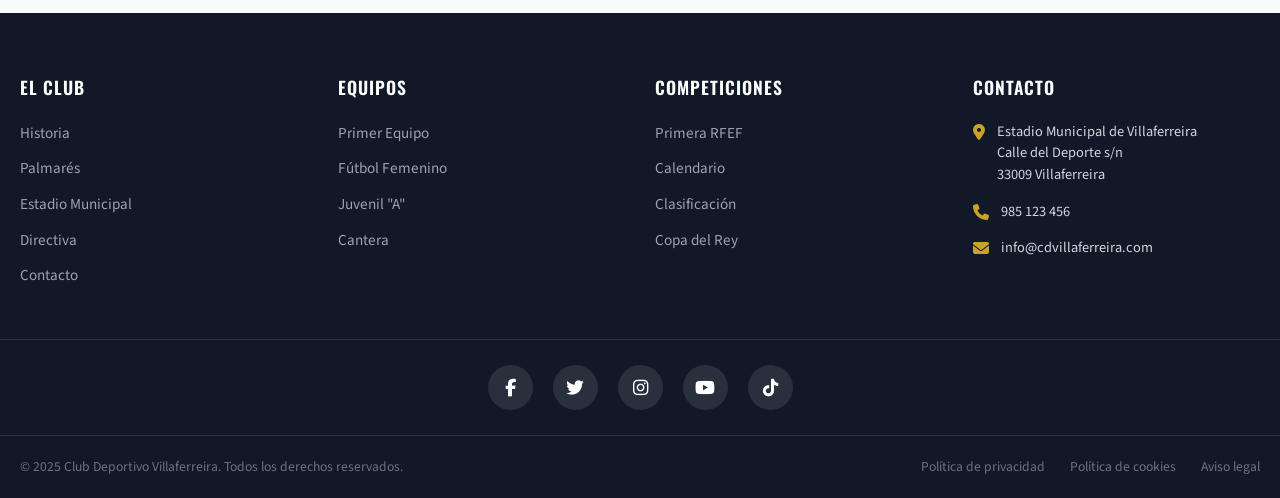
==== commit 16122e2d: "Update ficha-jugador.html" ====
--- a/ficha-jugador.html
+++ b/ficha-jugador.html
@@ -3,7 +3,7 @@
 <head>
     <meta charset="UTF-8">
     <meta name="viewport" content="width=device-width, initial-scale=1.0">
-    <title>Ficha Jugador | CD Villaferreira</title>
+    <title>Ficha Jugador | Real Oviedo</title>
     <link rel="stylesheet" href="css/styles.css?nocache=20251231v4">
     <link rel="stylesheet" href="css/ficha-jugador-styles.css?nocache=20251231v4">
     <link rel="preconnect" href="https://fonts.googleapis.com">
@@ -102,7 +102,8 @@
             <div class="breadcrumb">
     <a href="index.html">Inicio</a><span>/</span>
     <a href="#">Equipo</a><span>/</span>
-    <span class="current">1º Eq.</span>
+    <a href="primer-equipo.html">1ª Eq.</a><span>/</span>
+    <span class="current"></span>
 </div>
             
             <div class="player-hero-content" id="fichaJugadorContent">
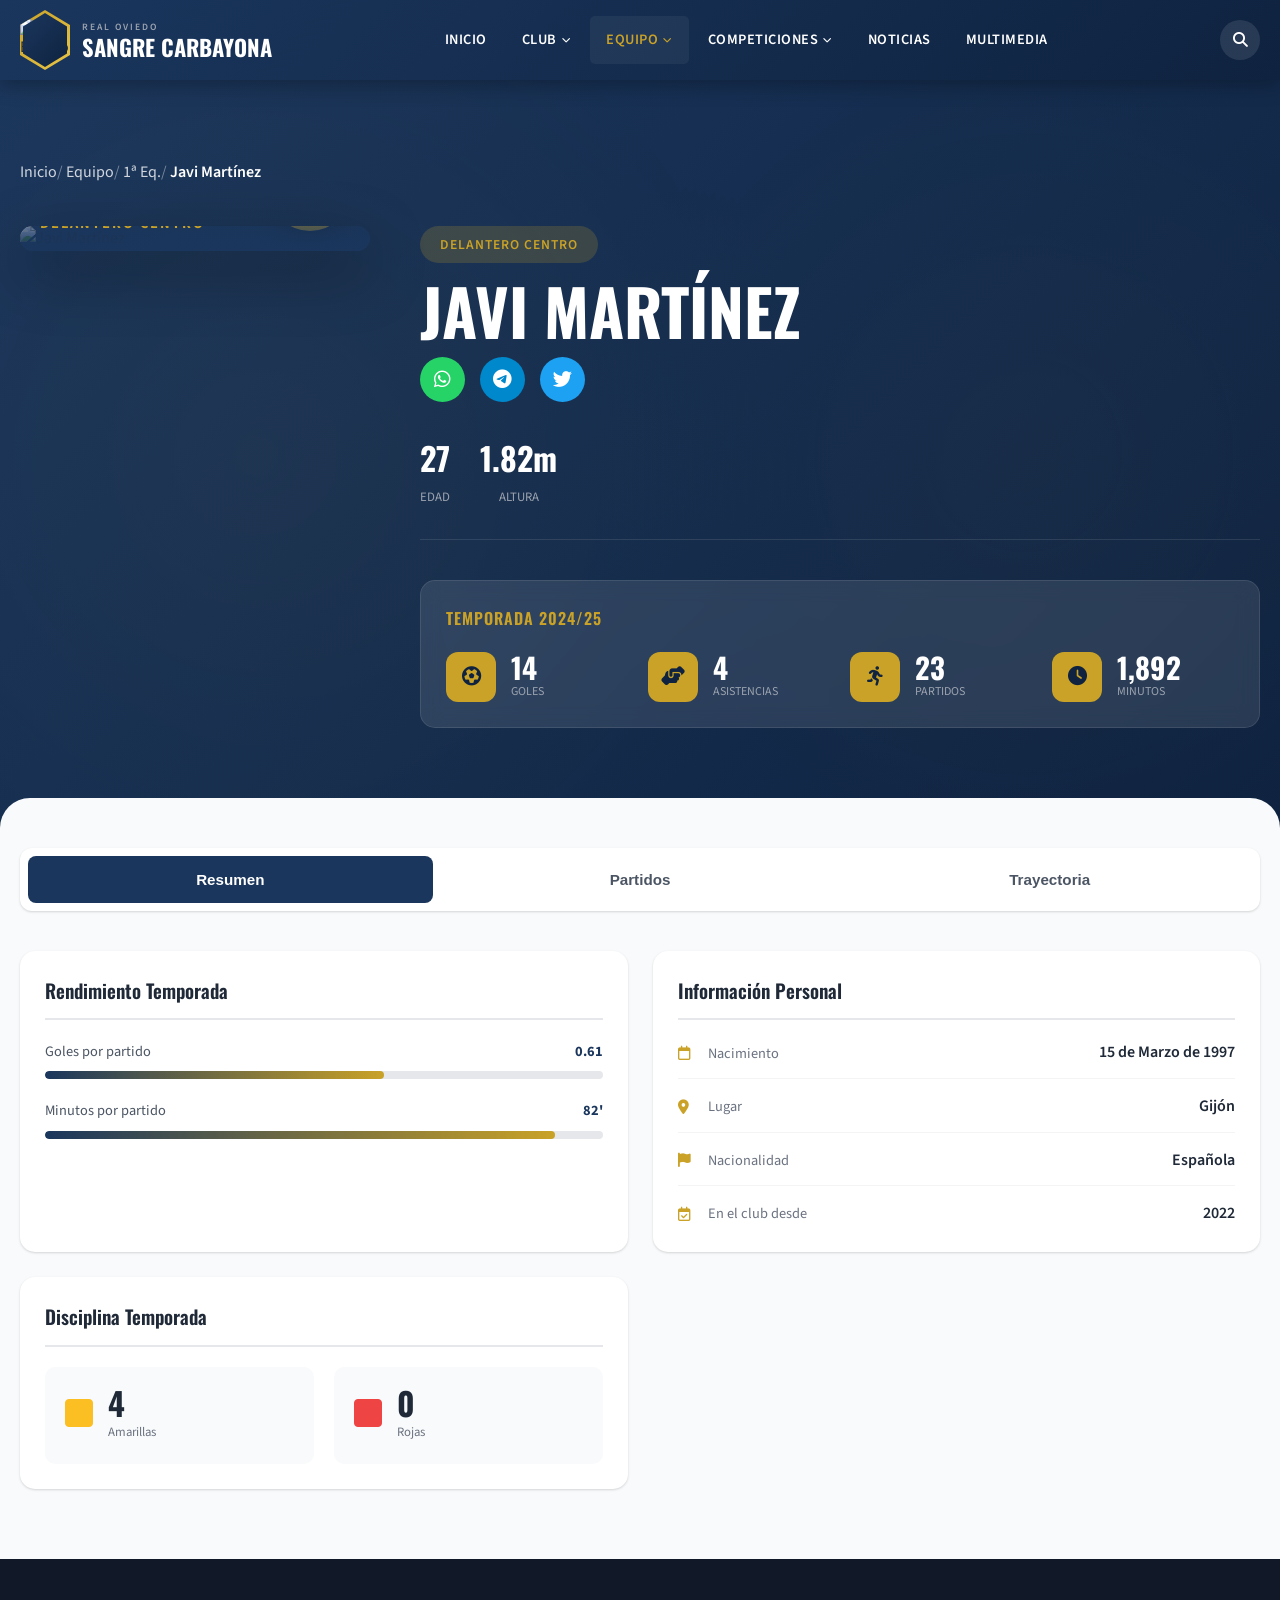
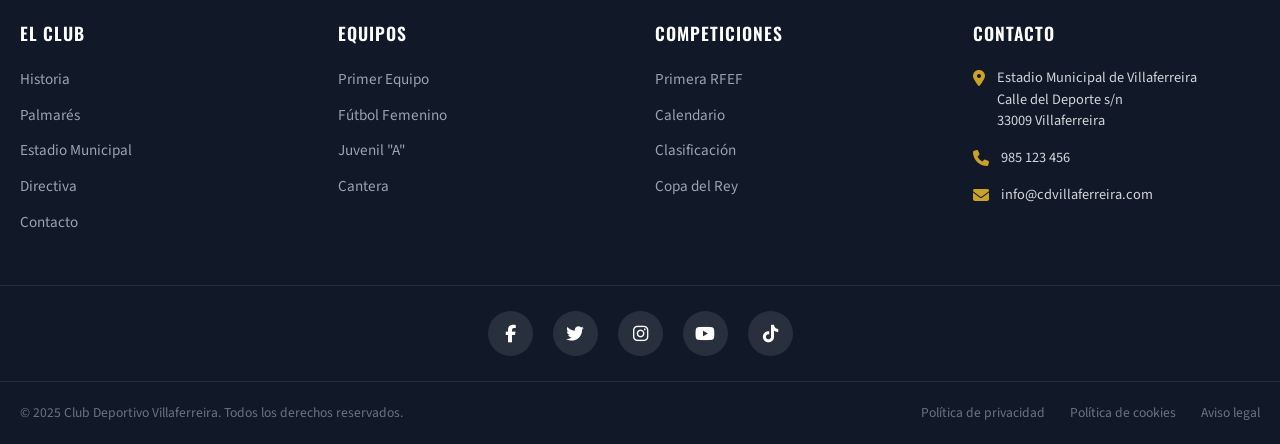
==== commit 2483650b: "Update ficha-jugador.html" ====
--- a/ficha-jugador.html
+++ b/ficha-jugador.html
@@ -4,12 +4,18 @@
     <meta charset="UTF-8">
     <meta name="viewport" content="width=device-width, initial-scale=1.0">
     <title>Ficha Jugador | Real Oviedo</title>
-    <link rel="stylesheet" href="css/styles.css?nocache=20251231v4">
-    <link rel="stylesheet" href="css/ficha-jugador-styles.css?nocache=20251231v4">
+    <link rel="stylesheet" href="css/styles.css?nocache=20251231v6">
+    <link rel="stylesheet" href="css/ficha-jugador-styles.css?nocache=20251231v7">
     <link rel="preconnect" href="https://fonts.googleapis.com">
     <link rel="preconnect" href="https://fonts.gstatic.com" crossorigin>
     <link href="https://fonts.googleapis.com/css2?family=Oswald:wght@400;500;600;700&family=Source+Sans+3:wght@300;400;600;700&display=swap" rel="stylesheet">
     <link rel="stylesheet" href="https://cdnjs.cloudflare.com/ajax/libs/font-awesome/6.4.0/css/all.min.css">
+    <!-- Meta Tags para Compartir (Open Graph) -->
+    <meta property="og:title" content="Ficha Jugador - Sangre Carbayona">
+    <meta property="og:description" content="Ficha detallada del jugador.">
+    <meta property="og:image" content="https://picsum.photos/seed/real-oviedo-logo/400/400">
+    <meta property="og:type" content="profile">
+    <meta name="twitter:card" content="summary_large_image">
 </head>
 <body>
     <!-- Header Principal -->
@@ -205,8 +211,8 @@
         </div>
     </footer>
 
-    <script src="js/data.js?nocache=20251231v6"></script>
-    <script src="js/app.js?nocache=20251231v5"></script>
-    <script src="js/script.js?nocache=20251231v5"></script>
+    <script src="js/data.js?nocache=20251231v9"></script>
+    <script src="js/app.js?nocache=20251231v9"></script>
+    <script src="js/script.js?nocache=20251231v7"></script>
 </body>
 </html>
--- a/css/ficha-jugador-styles.css
+++ b/css/ficha-jugador-styles.css
@@ -902,3 +902,81 @@
 .player-hero .breadcrumb span {
     color: rgba(255, 255, 255, 0.4);
 }
+
+/* ===================================
+   JUGADORES FALLECIDOS
+   =================================== */
+
+/* Lazo negro en esquina superior derecha de la imagen */
+.deceased-ribbon {
+    position: absolute;
+    top: 0;
+    right: 0;
+    width: 120px;
+    height: 120px;
+    overflow: hidden;
+    z-index: 5;
+    pointer-events: none;
+}
+
+.deceased-ribbon::before,
+.deceased-ribbon::after {
+    content: '';
+    position: absolute;
+    top: 0;
+    right: 0;
+    border-color: transparent;
+    border-style: solid;
+}
+
+.deceased-ribbon::before {
+    border-width: 60px;
+    border-right-color: #000;
+    border-top-color: #000;
+}
+
+.deceased-ribbon::after {
+    border-width: 55px;
+    border-right-color: transparent; 
+    border-top-color: transparent;
+    border-left-color: rgba(0,0,0,0.1); /* Sombra suave */
+    border-bottom-color: rgba(0,0,0,0.1);
+    z-index: -1;
+}
+
+/* Estilo para fecha de fallecimiento en grid */
+.quick-stat .deceased-text {
+    font-size: 0.9rem !important; /* Un poco más pequeño si la fecha es larga */
+    line-height: 1.1;
+    text-align: center;
+    color: var(--accent-color) !important;
+    display: block;
+}
+
+/* ===================================
+   BOTONES COMPARTIR FICHA
+   =================================== */
+
+.player-social.whatsapp {
+    background-color: #25D366 !important;
+}
+
+.player-social.whatsapp:hover {
+    background-color: #128C7E !important;
+}
+
+.player-social.telegram {
+    background-color: #0088cc !important;
+}
+
+.player-social.telegram:hover {
+    background-color: #005f8f !important;
+}
+
+.player-social.twitter {
+    background-color: #1DA1F2 !important;
+}
+
+.player-social.twitter:hover {
+    background-color: #0d8bd9 !important;
+}
